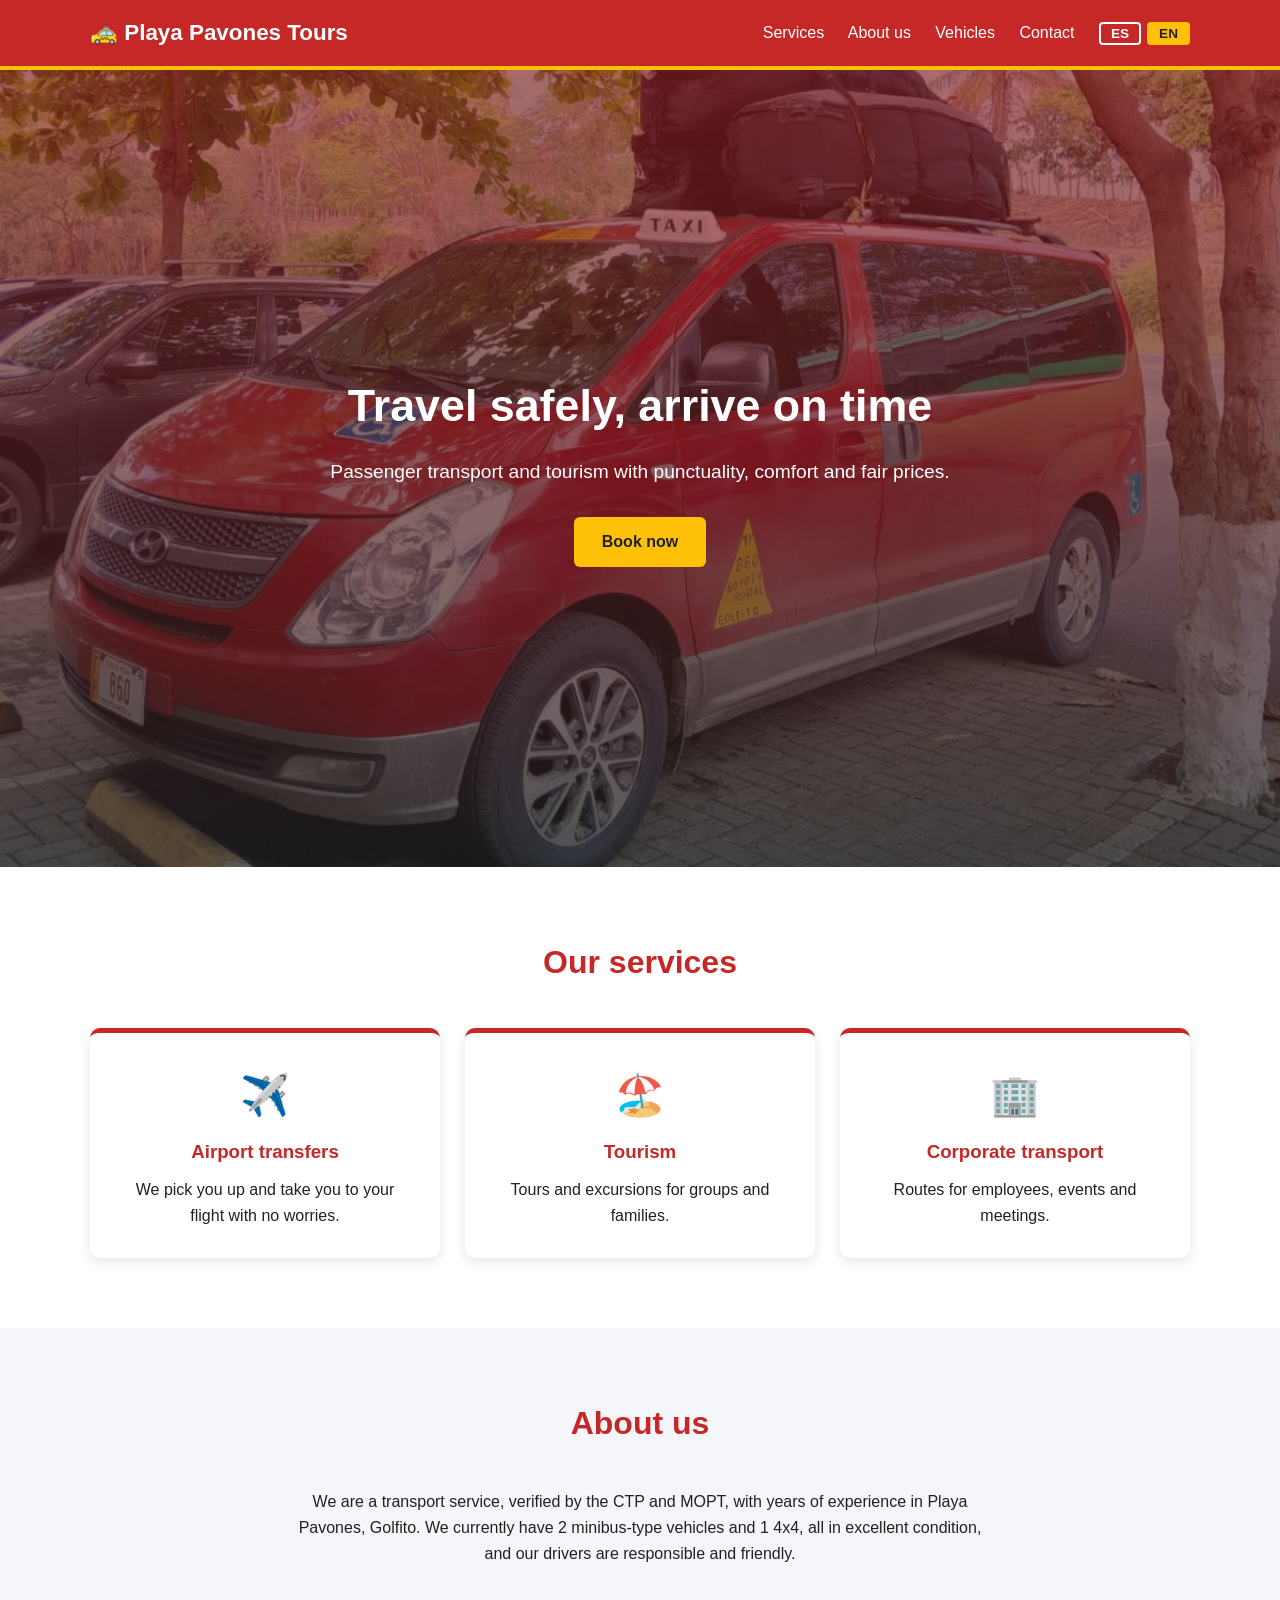
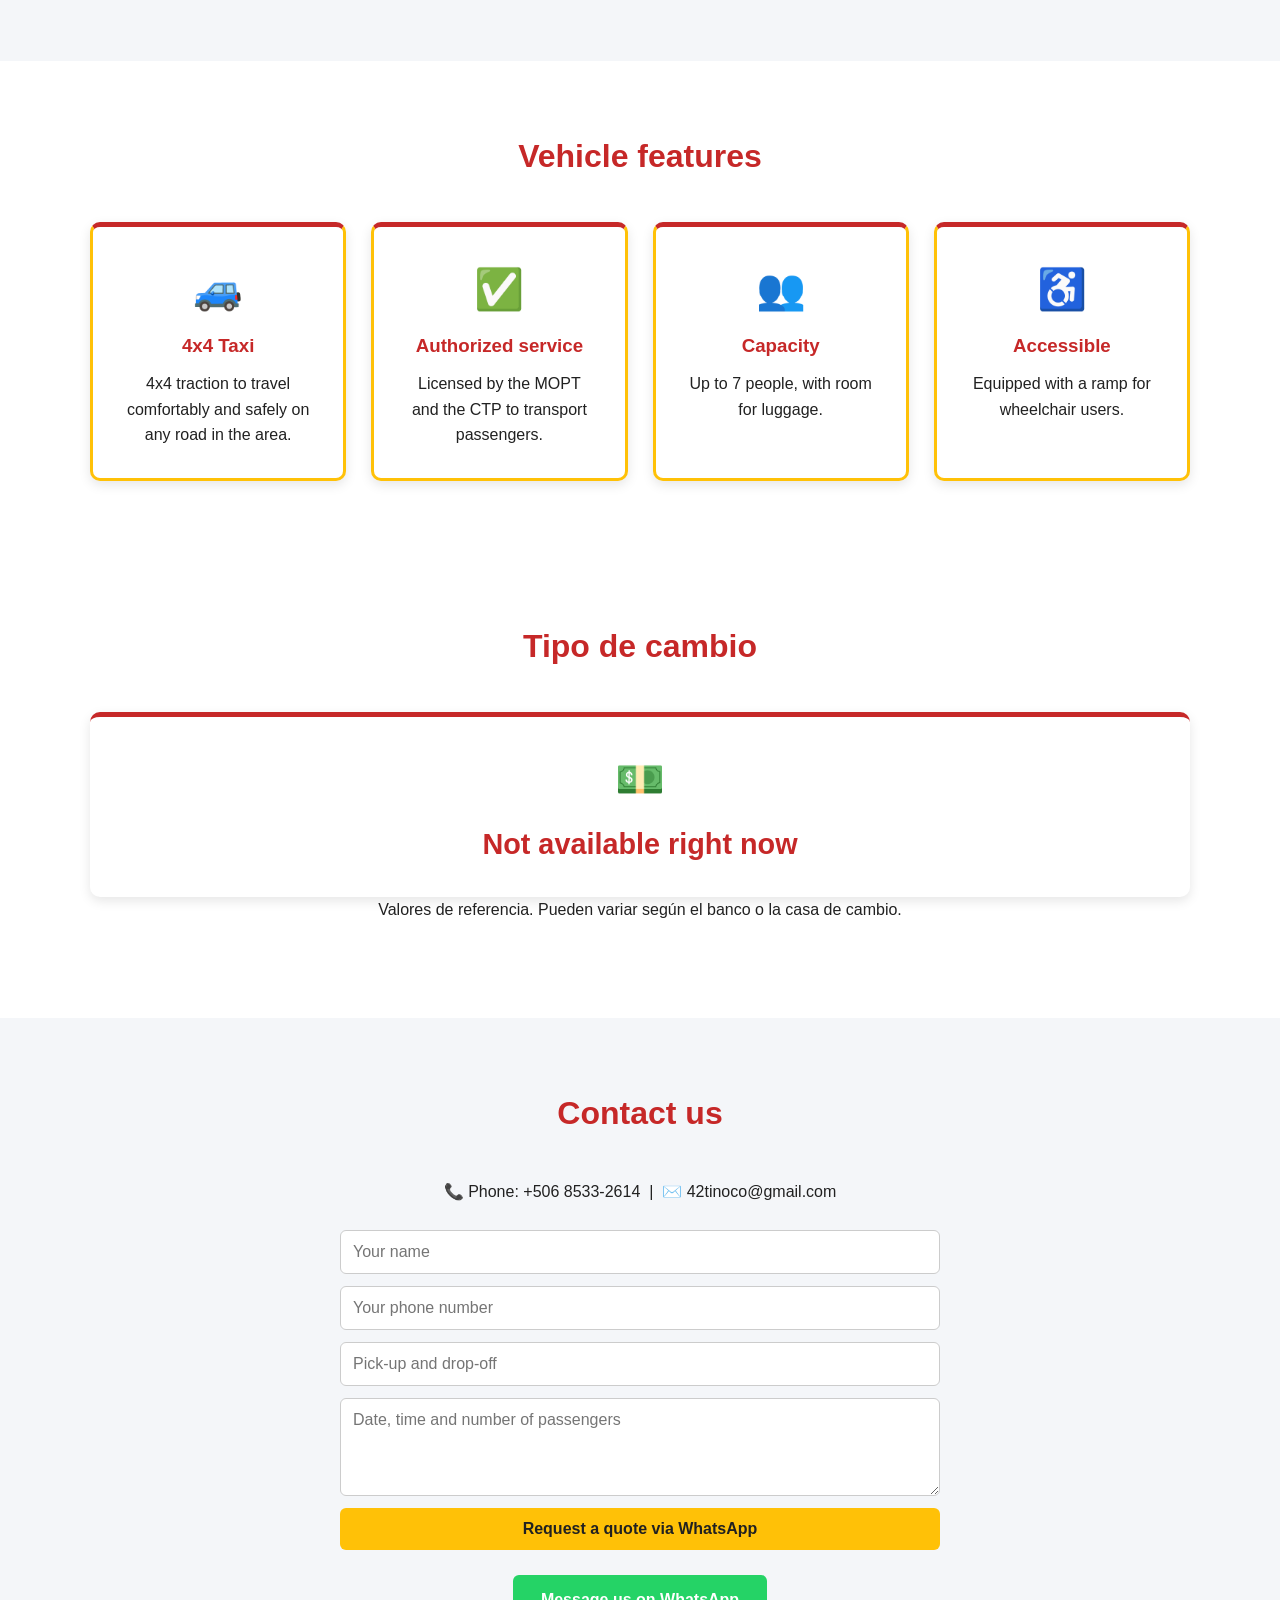
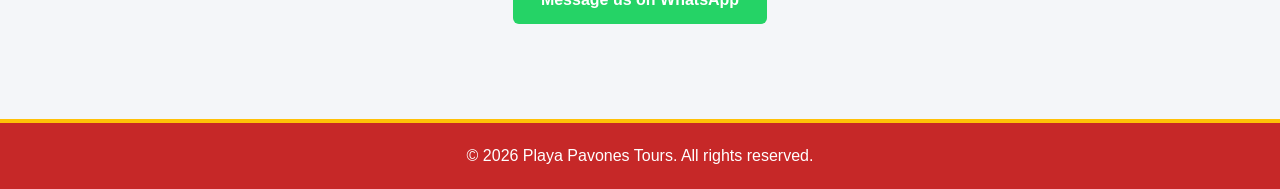
==== index.html @ 21b8a1c2 "Change" ====
<!DOCTYPE html>
<html lang="es">
<head>
  <meta charset="UTF-8">
  <meta name="viewport" content="width=device-width, initial-scale=1.0">
  <title>Taxi y transporte en Playa Pavones, Golfito | Playa Pavones Tours</title>
  <meta name="description" content="Taxi 4x4 y transporte de personas en Playa Pavones y Golfito. 
  Traslados al aeropuerto, turismo y servicio empresarial. Autorizado por MOPT y CTP. Cotiza por WhatsApp.">
  <link rel="stylesheet" href="index.css">
</head>
<body>

<!-- ENCABEZADO -->
  <header class="header">
    <div class="contenedor header-contenido">
      <a href="#inicio" class="logo">🚕 Playa Pavones Tours</a>
      <nav class="menu">
        <a href="#servicios" data-i18n="menu_servicios">Servicios</a>
        <a href="#nosotros" data-i18n="menu_nosotros">Nosotros</a>
        <a href="#vehiculos" data-i18n="menu_vehiculos">Vehículos</a>
        <a href="#contacto" data-i18n="menu_contacto">Contacto</a>
        <!-- SELECTOR DE IDIOMA -->
        <span class="idiomas">
          <button type="button" data-lang="es" onclick="cambiarIdioma('es')">ES</button>
          <button type="button" data-lang="en" onclick="cambiarIdioma('en')">EN</button>
        </span>
      </nav>
    </div>
  </header>

  <!-- PORTADA -->
  <section class="hero" id="inicio">
    <div class="contenedor">
      <h1 data-i18n="hero_titulo">Viaja seguro, llega a tiempo</h1>
      <p data-i18n="hero_texto">Transporte de personas y turismo con puntualidad, comodidad y precios justos.</p>
      <a href="#contacto" class="boton" data-i18n="hero_boton">Reservar ahora</a>
    </div>
  </section>

  <!-- SERVICIOS -->
  <section class="seccion" id="servicios">
    <div class="contenedor">
      <h2 data-i18n="serv_titulo">Nuestros servicios</h2>
      <div class="tarjetas">
        <article class="tarjeta">
          <span class="icono">✈️</span>
          <h3 data-i18n="serv1_t">Traslados al aeropuerto</h3>
          <p data-i18n="serv1_p">Te recogemos y te llevamos a tu vuelo sin preocupaciones.</p>
        </article>
        <article class="tarjeta">
          <span class="icono">🏖️</span>
          <h3 data-i18n="serv2_t">Turismo</h3>
          <p data-i18n="serv2_p">Tours y excursiones para grupos y familias.</p>
        </article>
        <article class="tarjeta">
          <span class="icono">🏢</span>
          <h3 data-i18n="serv3_t">Transporte empresarial</h3>
          <p data-i18n="serv3_p">Rutas para empleados, eventos y reuniones.</p>
        </article>
      </div>
    </div>
  </section>

  <!-- NOSOTROS -->
  <section class="seccion gris" id="nosotros">
    <div class="contenedor">
      <h2 data-i18n="nos_titulo">Sobre nosotros</h2>
      <p class="texto-centrado" data-i18n="nos_texto">
        Somos un servicio de transporte, verificado ante el CTP y MOPT, con años de experiencia en Playa Pavones de Golfito. Actualmente contamos con 2 vehículos tipo microbús, 1 tipo 4x4, están en excelente estado y nuestros conductores son responsables y gentiles.
      </p>
    </div>
  </section>

  <!-- VEHÍCULO -->
  <section class="seccion" id="vehiculos">
    <div class="contenedor">
      <h2 data-i18n="veh_titulo">Características del vehículo</h2>
      <div class="tarjetas">
        <article class="tarjeta destacada">
          <span class="icono">🚙</span>
          <h3 data-i18n="veh1_t">Taxi 4x4</h3>
          <p data-i18n="veh1_p">Tracción 4x4 para llegar cómodo y seguro a cualquier camino de la zona.</p>
        </article>
        <article class="tarjeta destacada">
          <span class="icono">✅</span>
          <h3 data-i18n="veh2_t">Servicio autorizado</h3>
          <p data-i18n="veh2_p">Concesión con el MOPT y el CTP para el transporte de personas.</p>
        </article>
        <article class="tarjeta destacada">
          <span class="icono">👥</span>
          <h3 data-i18n="veh3_t">Capacidad</h3>
          <p data-i18n="veh3_p">Comodidad, con espacio para el equipaje.</p>
        </article>
        <article class="tarjeta destacada">
          <span class="icono">♿</span>
          <h3 data-i18n="veh4_t">Accesible</h3>
          <p data-i18n="veh4_p">Cuenta con rampa para personas en silla de ruedas.</p>
        </article>
      </div>
    </div>
  </section>

      <!-- TIPO DE CAMBIO -->
  <section class="seccion" id="cambio">
    <div class="contenedor">
      <h2>Tipo de cambio</h2>

      <div class="tarjeta cambio-tarjeta">
        <span class="icono">💵</span>
        <p class="precio" id="cambio-venta">Cargando...</p>
        <p id="cambio-compra"></p>
        <p class="nota-cambio" id="cambio-fecha"></p>
      </div>

      <p class="texto-centrado nota-cambio">
        Valores de referencia. Pueden variar según el banco o la casa de cambio.<br>
        <span id="cambio-fuente"></span>
      </p>
    </div>
  </section>

  <!-- CONTACTO -->
  <section class="seccion gris" id="contacto">
    <div class="contenedor">
      <h2 data-i18n="cont_titulo">Contáctanos</h2>
      <p class="texto-centrado" data-i18n="cont_datos">📞 Tel: +506 8533-2614 &nbsp;|&nbsp; ✉️ 42tinoco@gmail.com</p>

      <form class="formulario" id="form-cotizacion">
        <input type="text" id="nombre" placeholder="Tu nombre" data-i18n-placeholder="ph_nombre" required>
        <input type="tel" id="telefono" placeholder="Tu teléfono" data-i18n-placeholder="ph_telefono" required>
        <input type="text" id="ruta" placeholder="Origen y destino" data-i18n-placeholder="ph_ruta" required>
        <textarea id="detalles" rows="4" placeholder="Fecha, hora y número de pasajeros" data-i18n-placeholder="ph_detalles"></textarea>
        <button type="submit" class="boton" data-i18n="cont_enviar">Solicitar cotización por WhatsApp</button>
      </form>

      <p class="texto-centrado">
        <a class="boton verde" href="https://wa.me/50685332614" target="_blank" data-i18n="cont_wa">Escribir por WhatsApp</a>
      </p>
    </div>
  </section>

  <!-- PIE -->
  <footer class="footer">
    <p data-i18n="pie">&copy; 2026 Playa Pavones Tours. Todos los derechos reservados.</p>
  </footer>

  <script>
    // ===== 0. IDIOMAS (español / inglés) =====
    // La clave (por ejemplo "hero_titulo") es la misma que va en data-i18n="..." en el HTML.
    var traducciones = {
      es: {
        menu_servicios: "Servicios",
        menu_nosotros: "Nosotros",
        menu_vehiculos: "Vehículos",
        menu_contacto: "Contacto",
        hero_titulo: "Viaja seguro, llega a tiempo",
        hero_texto: "Transporte de personas y turismo con puntualidad, comodidad y precios justos.",
        hero_boton: "Reservar ahora",
        serv_titulo: "Nuestros servicios",
        serv1_t: "Traslados al aeropuerto",
        serv1_p: "Te recogemos y te llevamos a tu vuelo sin preocupaciones.",
        serv2_t: "Turismo",
        serv2_p: "Tours y excursiones para grupos y familias.",
        serv3_t: "Transporte empresarial",
        serv3_p: "Rutas para empleados, eventos y reuniones.",
        nos_titulo: "Sobre nosotros",
        nos_texto: "Somos un servicio de transporte, verificado ante el CTP y MOPT, con años de experiencia en Playa Pavones de Golfito. Actualmente contamos con 2 vehículos tipo microbús, 1 tipo 4x4, están en excelente estado y nuestros conductores son responsables y gentiles.",
        veh_titulo: "Características del vehículo",
        veh1_t: "Taxi 4x4",
        veh1_p: "Tracción 4x4 para llegar cómodo y seguro a cualquier camino de la zona.",
        veh2_t: "Servicio autorizado",
        veh2_p: "Concesión con el MOPT y el CTP para el transporte de personas.",
        veh3_t: "Capacidad",
        veh3_p: "Máximo 7 personas, con espacio para el equipaje.",
        veh4_t: "Accesible",
        veh4_p: "Cuenta con rampa para personas en silla de ruedas.",
        // Tipo de cambio
        cambio_titulo: "Tipo de cambio",
        cambio_nota: "Valores de referencia. Pueden variar según el banco o la casa de cambio.",
        cambio_cargando: "Cargando...",
        cambio_error: "No disponible por ahora",
        cambio_venta: "Venta: ",
        cambio_compra: "Compra: ",
        cambio_aprox: "$1 ≈ ",
        cambio_actualizado: "Actualizado: ",
        cambio_fuente_bccr: "Fuente: Banco Central de Costa Rica, vía Ministerio de Hacienda.",
        cont_titulo: "Contáctanos",
        cont_datos: "📞 Tel: +506 8533-2614 \u00A0|\u00A0 ✉️ 42tinoco@gmail.com",
        ph_nombre: "Tu nombre",
        ph_telefono: "Tu teléfono",
        ph_ruta: "Origen y destino",
        ph_detalles: "Fecha, hora y número de pasajeros",
        cont_enviar: "Solicitar cotización por WhatsApp",
        cont_wa: "Escribir por WhatsApp",
        pie: "© 2026 Playa Pavones Tours. Todos los derechos reservados.",
        // Mensaje que se envía por WhatsApp
        wa_saludo: "Hola, quiero solicitar una cotización.",
        wa_nombre: "Nombre: ",
        wa_telefono: "Teléfono: ",
        wa_ruta: "Origen y destino: ",
        wa_detalles: "Fecha, hora y pasajeros: ",
        wa_noindicado: "No indicado"
      },
      en: {
        menu_servicios: "Services",
        menu_nosotros: "About us",
        menu_vehiculos: "Vehicles",
        menu_contacto: "Contact",
        hero_titulo: "Travel safely, arrive on time",
        hero_texto: "Passenger transport and tourism with punctuality, comfort and fair prices.",
        hero_boton: "Book now",
        serv_titulo: "Our services",
        serv1_t: "Airport transfers",
        serv1_p: "We pick you up and take you to your flight with no worries.",
        serv2_t: "Tourism",
        serv2_p: "Tours and excursions for groups and families.",
        serv3_t: "Corporate transport",
        serv3_p: "Routes for employees, events and meetings.",
        nos_titulo: "About us",
        nos_texto: "We are a transport service, verified by the CTP and MOPT, with years of experience in Playa Pavones, Golfito. We currently have 2 minibus-type vehicles and 1 4x4, all in excellent condition, and our drivers are responsible and friendly.",
        veh_titulo: "Vehicle features",
        veh1_t: "4x4 Taxi",
        veh1_p: "4x4 traction to travel comfortably and safely on any road in the area.",
        veh2_t: "Authorized service",
        veh2_p: "Licensed by the MOPT and the CTP to transport passengers.",
        veh3_t: "Capacity",
        veh3_p: "Up to 7 people, with room for luggage.",
        veh4_t: "Accessible",
        veh4_p: "Equipped with a ramp for wheelchair users.",
        // Exchange rate
        cambio_titulo: "Exchange rate",
        cambio_nota: "Reference values. They may vary depending on the bank or exchange office.",
        cambio_cargando: "Loading...",
        cambio_error: "Not available right now",
        cambio_venta: "Selling rate: ",
        cambio_compra: "Buying rate: ",
        cambio_aprox: "$1 ≈ ",
        cambio_actualizado: "Updated: ",
        cambio_fuente_bccr: "Source: Central Bank of Costa Rica, via the Ministry of Finance.",
        cont_titulo: "Contact us",
        cont_datos: "📞 Phone: +506 8533-2614 \u00A0|\u00A0 ✉️ 42tinoco@gmail.com",
        ph_nombre: "Your name",
        ph_telefono: "Your phone number",
        ph_ruta: "Pick-up and drop-off",
        ph_detalles: "Date, time and number of passengers",
        cont_enviar: "Request a quote via WhatsApp",
        cont_wa: "Message us on WhatsApp",
        pie: "© 2026 Playa Pavones Tours. All rights reserved.",
        wa_saludo: "Hello, I would like to request a quote.",
        wa_nombre: "Name: ",
        wa_telefono: "Phone: ",
        wa_ruta: "Pick-up and drop-off: ",
        wa_detalles: "Date, time and passengers: ",
        wa_noindicado: "Not specified"
      }
    };

    var idiomaActual = "es";

    function cambiarIdioma(idioma) {
      if (!traducciones[idioma]) { idioma = "es"; }
      idiomaActual = idioma;
      var t = traducciones[idioma];

      // Textos normales
      document.querySelectorAll("[data-i18n]").forEach(function (el) {
        var clave = el.getAttribute("data-i18n");
        if (t[clave] !== undefined) { el.textContent = t[clave]; }
      });

      // Placeholders de los campos del formulario
      document.querySelectorAll("[data-i18n-placeholder]").forEach(function (el) {
        var clave = el.getAttribute("data-i18n-placeholder");
        if (t[clave] !== undefined) { el.placeholder = t[clave]; }
      });

      // Idioma de la página y botón activo
      document.documentElement.lang = idioma;
      document.querySelectorAll(".idiomas button").forEach(function (b) {
        b.classList.toggle("activo", b.getAttribute("data-lang") === idioma);
      });

      // El tipo de cambio también se vuelve a escribir en el idioma elegido
      pintarCambio();

      // Recordar la elección
      try { localStorage.setItem("idioma", idioma); } catch (e) {}
    }

    // ===== Tipo de cambio (colones por dólar) =====
    var ultimaTasa = null;
    var cambioEstado = "cargando"; // "cargando", "ok" o "error"

    function formatoCRC(n) {
      var formato = idiomaActual === "en" ? "en-US" : "es-CR";
      return "₡" + n.toLocaleString(formato, { minimumFractionDigits: 2, maximumFractionDigits: 2 });
    }

    // Escribe el tipo de cambio en la página, en el idioma actual
    function pintarCambio() {
      var t = traducciones[idiomaActual];
      var venta = document.getElementById("cambio-venta");
      var compra = document.getElementById("cambio-compra");
      var fecha = document.getElementById("cambio-fecha");
      var fuente = document.getElementById("cambio-fuente");

      if (cambioEstado !== "ok" || !ultimaTasa) {
        venta.textContent = cambioEstado === "error" ? t.cambio_error : t.cambio_cargando;
        compra.textContent = "";
        fecha.textContent = "";
        fuente.textContent = "";
        return;
      }

      var d = ultimaTasa;
      if (d.compra) {
        venta.textContent = t.cambio_venta + formatoCRC(d.venta);
        compra.textContent = t.cambio_compra + formatoCRC(d.compra);
      } else {
        venta.textContent = t.cambio_aprox + formatoCRC(d.venta);
        compra.textContent = "";
      }
      fecha.textContent = t.cambio_actualizado + d.fecha;

      if (d.origen === "hacienda") {
        fuente.textContent = t.cambio_fuente_bccr;
      } else {
        fuente.innerHTML = '<a href="https://www.exchangerate-api.com" target="_blank" rel="noopener">Rates By Exchange Rate API</a>';
      }
    }

    function mostrarTasa(d) {
      ultimaTasa = d;
      cambioEstado = "ok";
      pintarCambio();
    }

    // Primero intenta con la referencia oficial; si falla, usa la de respaldo
    function pedirTasa(hoy) {
      return fetch("https://api.hacienda.go.cr/indicadores/tc")
        .then(function (r) { return r.json(); })
        .then(function (datos) {
          var venta = Number(datos.dolar.venta.valor);
          var compra = Number(datos.dolar.compra.valor);
          if (!venta || !compra) { throw new Error("Sin datos"); }
          return {
            origen: "hacienda",
            compra: compra,
            venta: venta,
            fecha: String(datos.dolar.venta.fecha).slice(0, 10)
          };
        })
        .catch(function () {
          return fetch("https://open.er-api.com/v6/latest/USD")
            .then(function (r) { return r.json(); })
            .then(function (datos) {
              if (datos.result !== "success" || !datos.rates || !datos.rates.CRC) {
                throw new Error("Sin datos");
              }
              return { origen: "erapi", compra: null, venta: datos.rates.CRC, fecha: hoy };
            });
        });
    }

    function cargarTipoCambio() {
      var guardado = null;
      try { guardado = JSON.parse(localStorage.getItem("tipoCambioCR")); } catch (e) {}
      var hoy = new Date().toISOString().slice(0, 10);

      // Si ya se consultó hoy, usa lo guardado y no vuelve a pedir
      if (guardado && guardado.consultado === hoy) {
        mostrarTasa(guardado);
        return;
      }

      pedirTasa(hoy)
        .then(function (d) {
          d.consultado = hoy;
          try { localStorage.setItem("tipoCambioCR", JSON.stringify(d)); } catch (e) {}
          mostrarTasa(d);
        })
        .catch(function () {
          // Si todo falla, usa el último valor guardado o avisa
          if (guardado) {
            mostrarTasa(guardado);
          } else {
            cambioEstado = "error";
            pintarCambio();
          }
        });
    }

    // Al cargar: idioma guardado; si no hay, el del navegador (inglés) o español por defecto
    var idiomaGuardado = null;
    try { idiomaGuardado = localStorage.getItem("idioma"); } catch (e) {}
    var delNavegador = (navigator.language || "es").slice(0, 2) === "en" ? "en" : "es";
    cambiarIdioma(idiomaGuardado || delNavegador);

    cargarTipoCambio();

    // 1. Formulario: enviar cotización por WhatsApp (en el idioma elegido)
    document.getElementById("form-cotizacion").addEventListener("submit", function (e) {
      e.preventDefault();

      var t = traducciones[idiomaActual];
      var nombre = document.getElementById("nombre").value;
      var telefono = document.getElementById("telefono").value;
      var ruta = document.getElementById("ruta").value;
      var detalles = document.getElementById("detalles").value;

      var mensaje =
        t.wa_saludo + "\n" +
        t.wa_nombre + nombre + "\n" +
        t.wa_telefono + telefono + "\n" +
        t.wa_ruta + ruta + "\n" +
        t.wa_detalles + (detalles || t.wa_noindicado);

      var url = "https://wa.me/50685332614?text=" + encodeURIComponent(mensaje);
      window.open(url, "_blank");
    });

    // 2. Animación al hacer scroll en toda la página
    var elementos = document.querySelectorAll(
      ".seccion h2, .tarjeta, .texto-centrado, .formulario"
    );

    var observador = new IntersectionObserver(function (entradas) {
      entradas.forEach(function (entrada) {
        if (entrada.isIntersecting) {
          var el = entrada.target;
          el.classList.remove("oculta");
          el.classList.add("visible");
          observador.unobserve(el);

          // Al terminar, quita la clase para que el hover funcione normal
          setTimeout(function () {
            el.classList.remove("visible");
            el.style.transitionDelay = "";
          }, 1200);
        }
      });
    }, { threshold: 0.15 });

    elementos.forEach(function (el) {
      el.classList.add("oculta");
      // Las tarjetas de una misma fila aparecen una tras otra
      if (el.classList.contains("tarjeta")) {
        var posicion = Array.prototype.indexOf.call(el.parentNode.children, el);
        el.style.transitionDelay = posicion * 0.15 + "s";
      }
      observador.observe(el);
    });
  </script>

</body>
</html>
---- index.css ----
/* ===== Variables de color (cámbialas a tu gusto) ===== */
:root {
  --principal: #C62828;   /* rojo */
  --oscuro: #8E1B1B;      /* rojo oscuro para la portada */
  --acento: #FFC107;      /* amarillo taxi */
  --texto: #212121;
  --gris: #f4f6f9;
  --blanco: #fff;
}

* {
  margin: 0;
  padding: 0;
  box-sizing: border-box;
}

html {
  scroll-behavior: smooth;
}

body {
  font-family: Arial, Helvetica, sans-serif;
  color: var(--texto);
  line-height: 1.6;
}

.contenedor {
  width: 90%;
  max-width: 1100px;
  margin: 0 auto;
}

/* ===== Encabezado ===== */
.header {
  background: var(--principal);
  border-bottom: 4px solid var(--acento);
  position: sticky;
  top: 0;
  z-index: 10;
}

.header-contenido {
  display: flex;
  justify-content: space-between;
  align-items: center;
  padding: 15px 0;
  flex-wrap: wrap;
  gap: 10px;
}

.logo {
  color: var(--blanco);
  font-size: 1.4rem;
  font-weight: bold;
  text-decoration: none;
}

.menu a {
  color: var(--blanco);
  text-decoration: none;
  margin-left: 20px;
  transition: color 0.3s;
}

.menu a:hover {
  color: var(--acento);
}

/* ===== Portada con imagen dinámica ===== */
.hero {
  position: relative;
  overflow: hidden;
  background: var(--oscuro);
  color: var(--blanco);
  text-align: center;
  padding: clamp(120px, 25vw, 300px) 0;
}

/* La foto va en una capa propia para poder animarla */
.hero::before {
  content: "";
  position: absolute;
  inset: 0;
  background:
    linear-gradient(rgba(142, 27, 27, 0.65), rgba(33, 33, 33, 0.7)),
    url("Buceta_portada.jpeg") center 60% / cover;
  animation: zoomLento 20s ease-in-out infinite alternate;
  z-index: 0;
}

/* El texto queda por encima de la foto */
.hero .contenedor {
  position: relative;
  z-index: 1;
  animation: entrada 1s ease both;
}

.hero h1 {
  font-size: 2.8rem;
  margin-bottom: 15px;
}

.hero p {
  font-size: 1.2rem;
  margin-bottom: 30px;
}

@keyframes zoomLento {
  from { transform: scale(1); }
  to   { transform: scale(1.12); }
}

@keyframes entrada {
  from { opacity: 0; transform: translateY(40px); }
  to   { opacity: 1; transform: translateY(0); }
}

/* ===== Botones ===== */
.boton {
  display: inline-block;
  background: var(--acento);
  color: var(--texto);
  padding: 12px 28px;
  border: none;
  border-radius: 6px;
  font-weight: bold;
  font-size: 1rem;
  text-decoration: none;
  cursor: pointer;
  transition: transform 0.2s, opacity 0.2s;
}

.boton:hover {
  transform: translateY(-2px);
  opacity: 0.9;
}

.boton.verde {
  background: #25d366;
  color: var(--blanco);
  animation: pulso 2.5s infinite;
}

@keyframes pulso {
  0%   { box-shadow: 0 0 0 0 rgba(37, 211, 102, 0.6); }
  70%  { box-shadow: 0 0 0 14px rgba(37, 211, 102, 0); }
  100% { box-shadow: 0 0 0 0 rgba(37, 211, 102, 0); }
}

@keyframes pulsoAmarillo {
  0%   { box-shadow: 0 0 0 0 rgba(255, 193, 7, 0.6); }
  70%  { box-shadow: 0 0 0 14px rgba(255, 193, 7, 0); }
  100% { box-shadow: 0 0 0 0 rgba(255, 193, 7, 0); }
}

/* ===== Secciones ===== */
.seccion {
  padding: 70px 0;
}

.seccion.gris {
  background: var(--gris);
}

.seccion h2 {
  text-align: center;
  font-size: 2rem;
  color: var(--principal);
  margin-bottom: 40px;
}

.texto-centrado {
  text-align: center;
  max-width: 700px;
  margin: 0 auto 25px;
}

/* ===== Tarjetas ===== */
.tarjetas {
  display: grid;
  grid-template-columns: repeat(auto-fit, minmax(250px, 1fr));
  gap: 25px;
}

.tarjeta {
  background: var(--blanco);
  padding: 30px;
  border-radius: 10px;
  border-top: 5px solid var(--principal);
  text-align: center;
  box-shadow: 0 4px 12px rgba(0, 0, 0, 0.1);
  transition: transform 0.3s, box-shadow 0.3s;
}

.tarjeta:hover {
  transform: translateY(-6px);
  box-shadow: 0 10px 24px rgba(198, 40, 40, 0.25);
}

.tarjeta.destacada {
  border: 3px solid var(--acento);
  border-top: 5px solid var(--principal);
}

.icono {
  font-size: 2.5rem;
  display: block;
  margin-bottom: 10px;
}

.tarjeta:hover .icono {
  animation: rebote 0.6s ease;
}

@keyframes rebote {
  0%, 100% { transform: translateY(0); }
  40%      { transform: translateY(-12px); }
  70%      { transform: translateY(-4px); }
}

.tarjeta h3 {
  margin-bottom: 10px;
  color: var(--principal);
}

/* El amarillo se lee mal sobre blanco, por eso el precio va en rojo */
.precio {
  font-size: 1.8rem;
  font-weight: bold;
  color: var(--principal);
}

/* ===== Formulario ===== */
.formulario {
  max-width: 600px;
  margin: 0 auto 25px;
  display: flex;
  flex-direction: column;
  gap: 12px;
}

.formulario input,
.formulario textarea {
  padding: 12px;
  border: 1px solid #ccc;
  border-radius: 6px;
  font-size: 1rem;
  font-family: inherit;
}

.formulario input:focus,
.formulario textarea:focus {
  outline: 2px solid var(--acento);
  border-color: var(--principal);
}

/* ===== Pie ===== */
.footer {
  background: var(--principal);
  border-top: 4px solid var(--acento);
  color: var(--blanco);
  text-align: center;
  padding: 20px 0;
}

/* ===== Aparición al hacer scroll (la activa el JavaScript) ===== */
.oculta {
  opacity: 0;
  transform: translateY(30px);
}

.visible {
  opacity: 1;
  transform: translateY(0);
  transition: opacity 0.7s ease, transform 0.7s ease;
}

/* ===== Celulares: foto completa arriba, texto abajo y mismo dinamismo ===== */
@media (max-width: 600px) {
  .hero {
    background: var(--oscuro);
    padding: 0 0 40px;
  }

  /* La foto completa arriba, sin recortes y con zoom lento */
  .hero::before {
    position: relative;
    display: block;
    inset: auto;
    aspect-ratio: 1200 / 828;
    margin-bottom: 30px;
    background: url("Buceta_portada.jpeg") center / cover;
    animation: zoomLento 14s ease-in-out infinite alternate;
  }

  .hero h1 {
    font-size: 2rem;
  }

  /* El botón "Reservar ahora" late para llamar la atención */
  .hero .boton {
    animation: pulsoAmarillo 2.5s infinite;
  }

  .menu a {
    margin: 0 10px 0 0;
  }

  /* Evita que las animaciones laterales generen scroll horizontal */
  .seccion {
    overflow: hidden;
  }

  /* Las tarjetas entran alternando izquierda y derecha */
  .tarjeta.oculta:nth-child(odd) {
    transform: translateX(-50px);
  }

  .tarjeta.oculta:nth-child(even) {
    transform: translateX(50px);
  }

  /* Efecto al tocar (reemplaza al hover) */
  .tarjeta:active {
    transform: scale(0.97);
    box-shadow: 0 10px 24px rgba(198, 40, 40, 0.25);
  }

  .tarjeta:active .icono {
    animation: rebote 0.6s ease;
  }

  .boton:active {
    transform: scale(0.95);
  }
}

/* ===== Selector de idioma (ES / EN) ===== */
.idiomas {
  display: inline-flex;
  gap: 6px;
  margin-left: 20px;
}

.idiomas button {
  background: transparent;
  color: var(--blanco);
  border: 2px solid var(--blanco);
  border-radius: 4px;
  padding: 2px 10px;
  font-weight: bold;
  font-size: 0.85rem;
  cursor: pointer;
  transition: background 0.3s, color 0.3s, border-color 0.3s;
}

.idiomas button:hover {
  border-color: var(--acento);
  color: var(--acento);
}

.idiomas button.activo {
  background: var(--acento);
  border-color: var(--acento);
  color: var(--texto);
}

/* ===== Respeta a quienes desactivan las animaciones en su dispositivo ===== */
@media (prefers-reduced-motion: reduce) {
  *, *::before, *::after {
    animation: none !important;
    transition: none !important;
  }
  .oculta { opacity: 1; transform: none; }
}
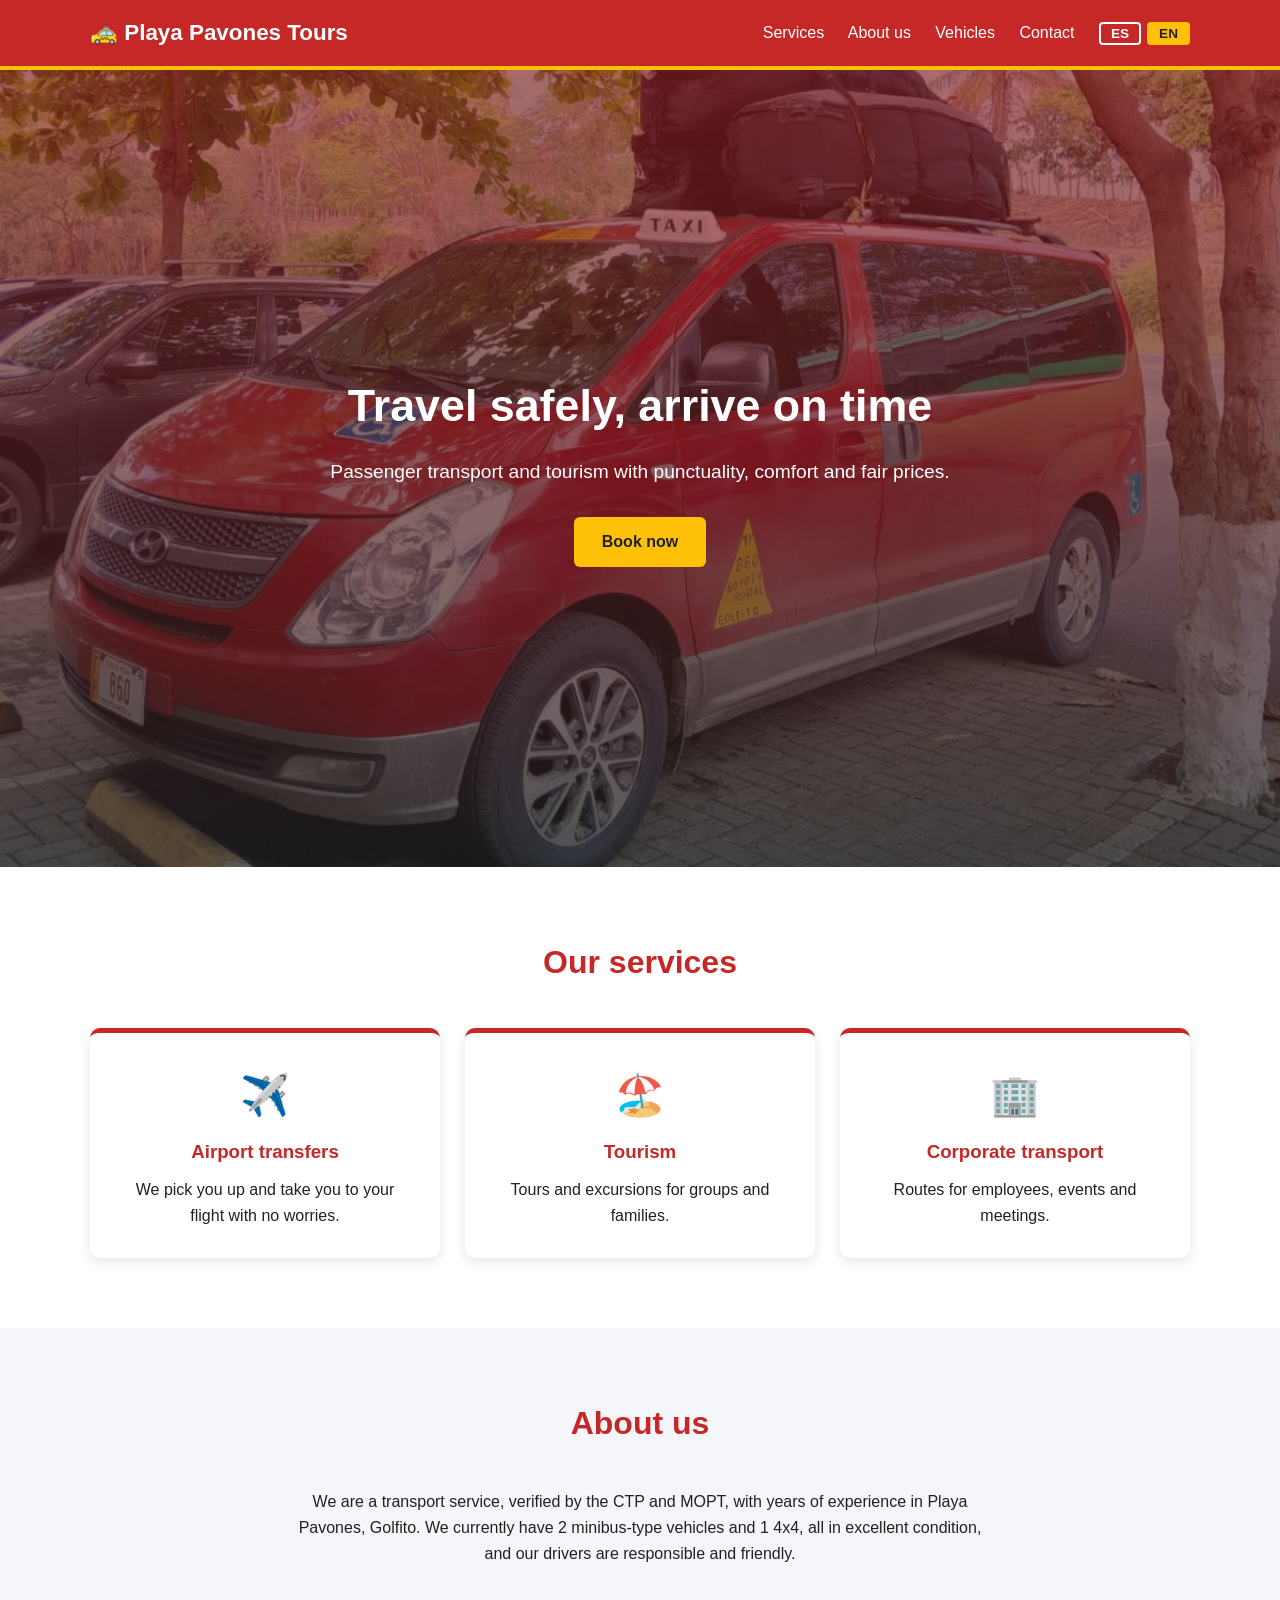
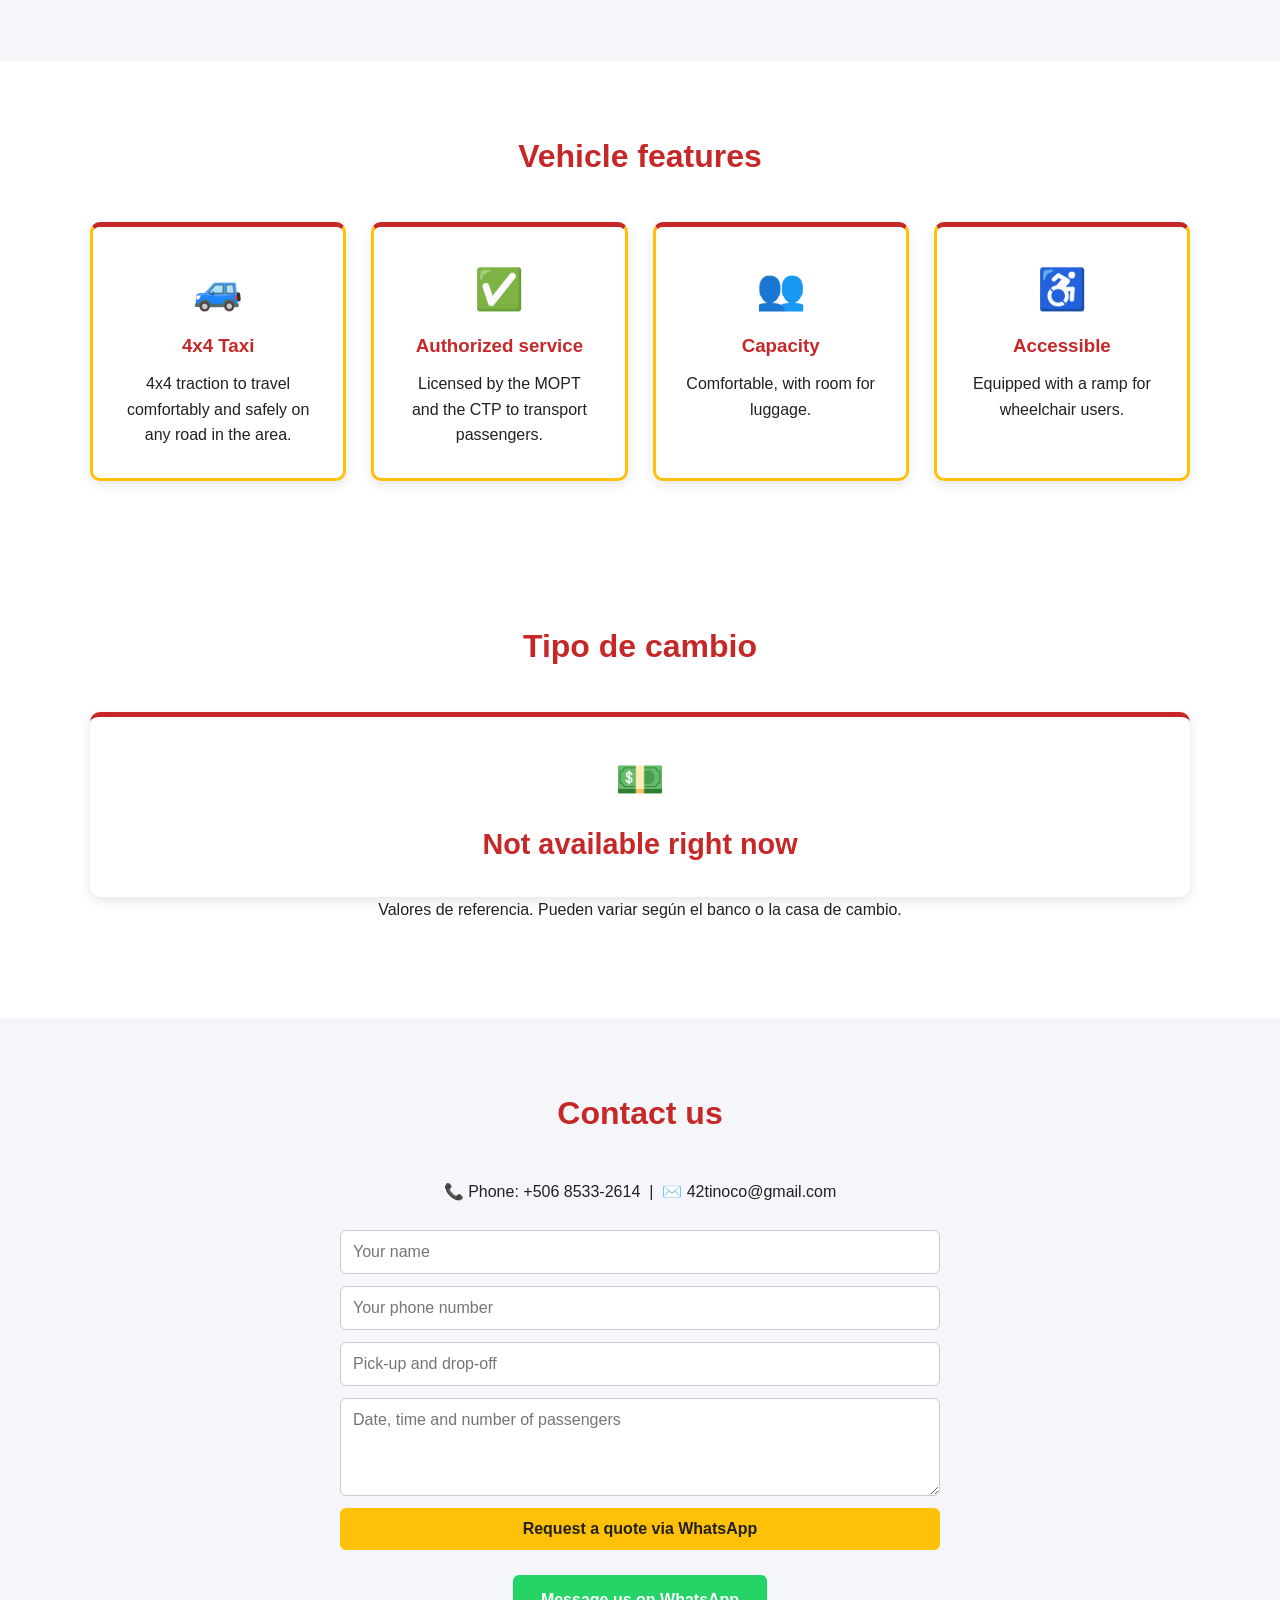
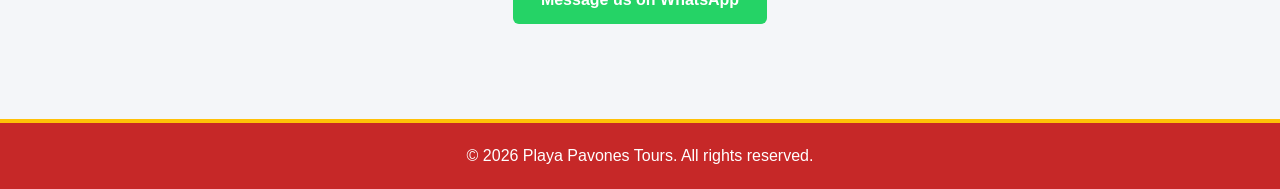
==== commit 7af7902d: "Change" ====
--- a/index.html
+++ b/index.html
@@ -171,7 +171,7 @@
         veh2_t: "Servicio autorizado",
         veh2_p: "Concesión con el MOPT y el CTP para el transporte de personas.",
         veh3_t: "Capacidad",
-        veh3_p: "Máximo 7 personas, con espacio para el equipaje.",
+        veh3_p: "Comodidad, con espacio para el equipaje.",
         veh4_t: "Accesible",
         veh4_p: "Cuenta con rampa para personas en silla de ruedas.",
         // Tipo de cambio
@@ -224,7 +224,7 @@
         veh2_t: "Authorized service",
         veh2_p: "Licensed by the MOPT and the CTP to transport passengers.",
         veh3_t: "Capacity",
-        veh3_p: "Up to 7 people, with room for luggage.",
+        veh3_p: "Comfortable, with room for luggage.",
         veh4_t: "Accessible",
         veh4_p: "Equipped with a ramp for wheelchair users.",
         // Exchange rate
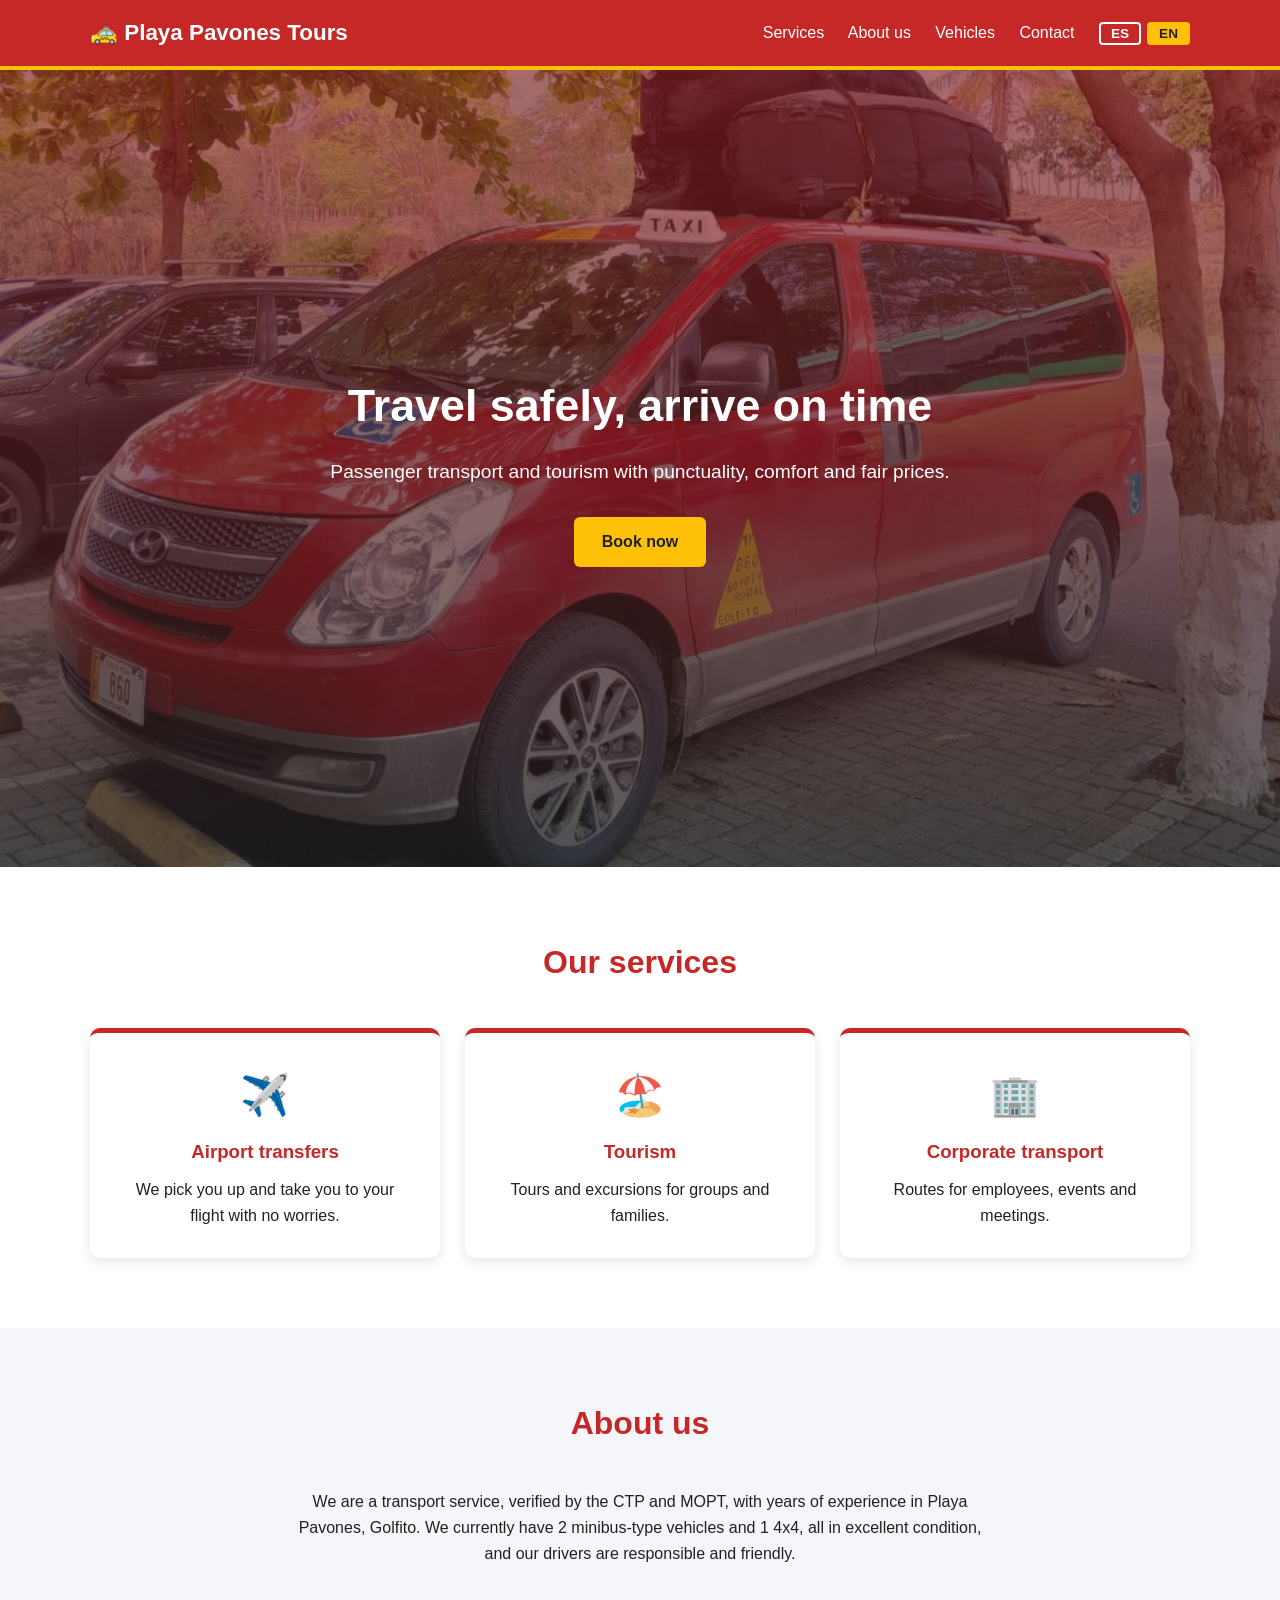
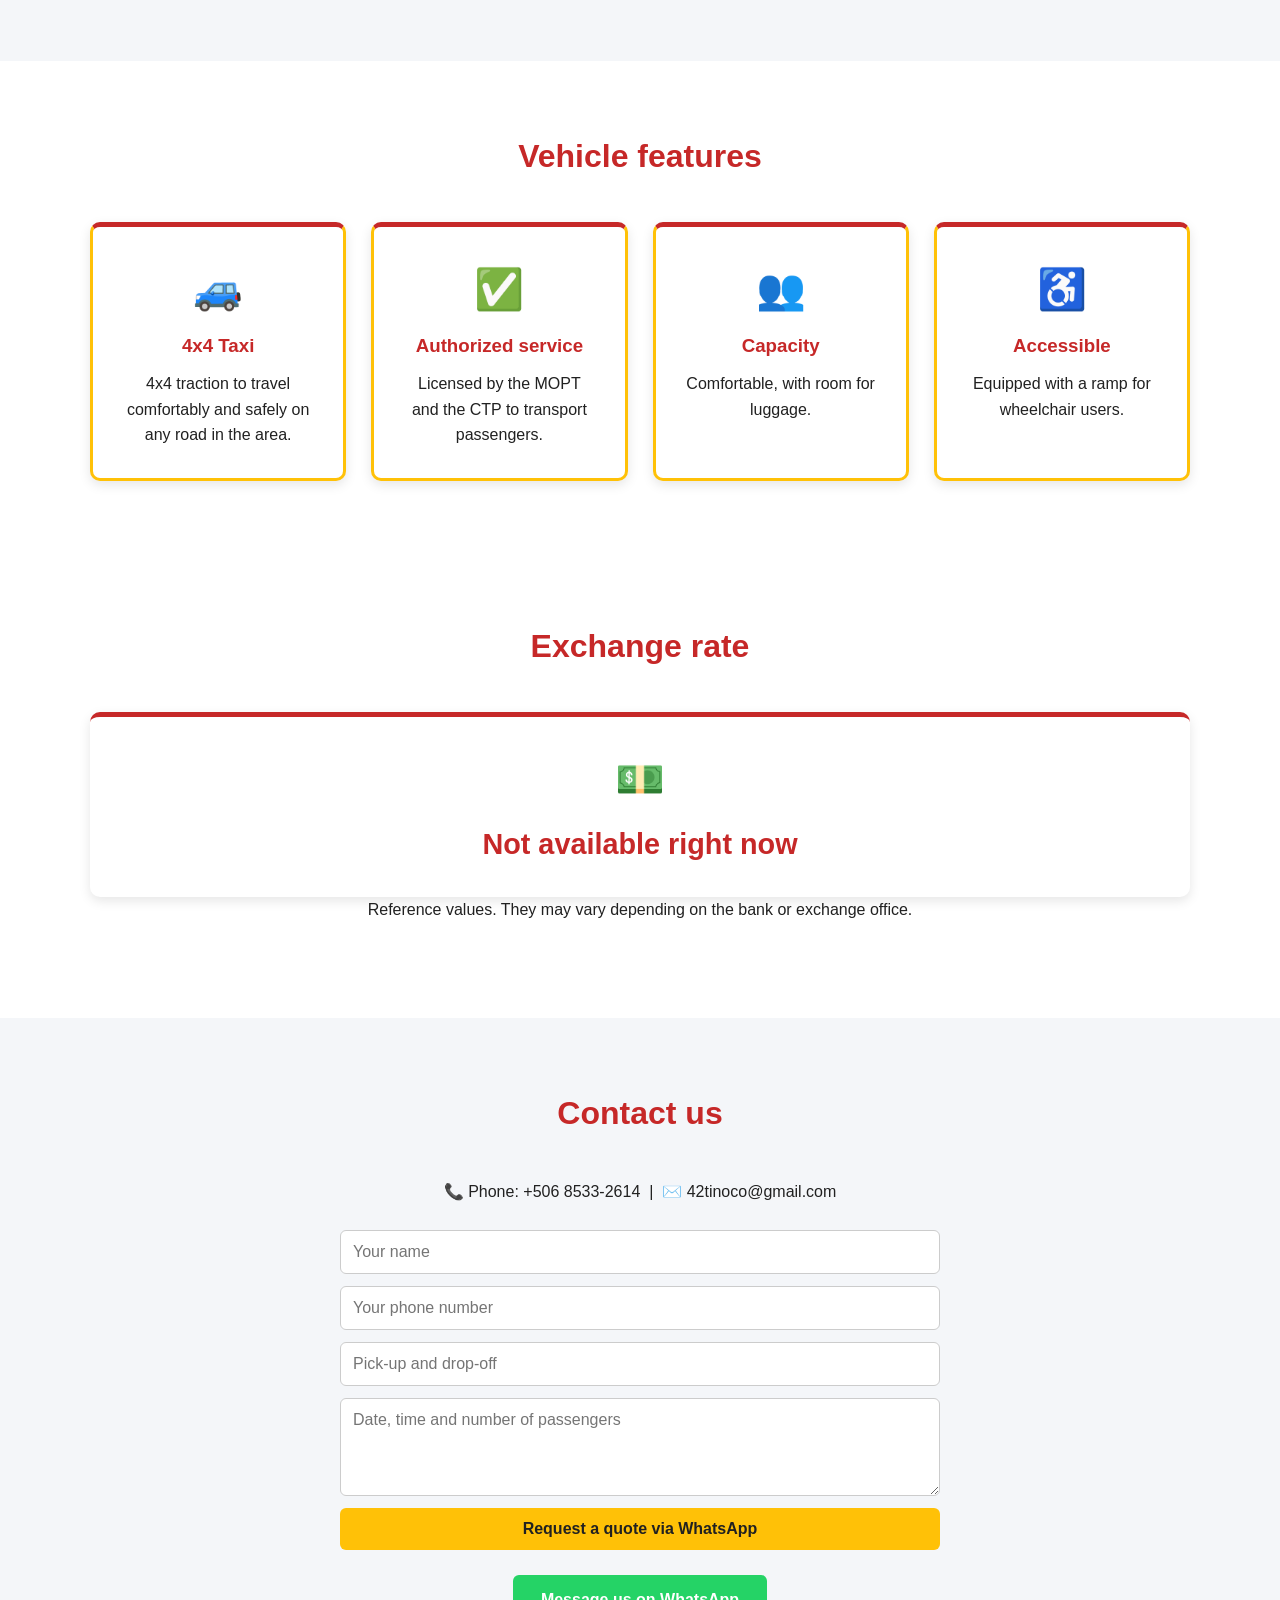
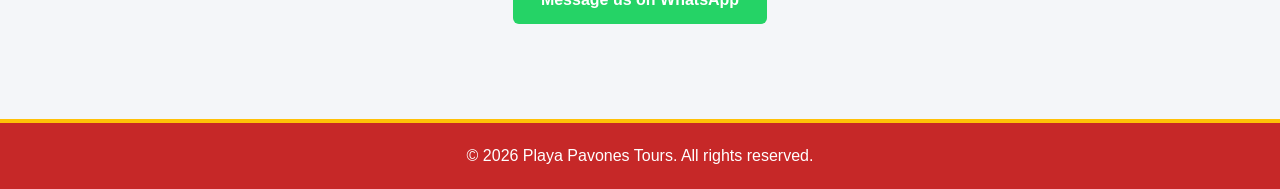
==== commit 3074a30d: "Change" ====
--- a/index.html
+++ b/index.html
@@ -103,7 +103,7 @@
       <!-- TIPO DE CAMBIO -->
   <section class="seccion" id="cambio">
     <div class="contenedor">
-      <h2>Tipo de cambio</h2>
+      <h2 data-i18n="cambio_titulo">Tipo de cambio</h2>
 
       <div class="tarjeta cambio-tarjeta">
         <span class="icono">💵</span>
@@ -113,7 +113,7 @@
       </div>
 
       <p class="texto-centrado nota-cambio">
-        Valores de referencia. Pueden variar según el banco o la casa de cambio.<br>
+        <span data-i18n="cambio_nota">Valores de referencia. Pueden variar según el banco o la casa de cambio.</span><br>
         <span id="cambio-fuente"></span>
       </p>
     </div>
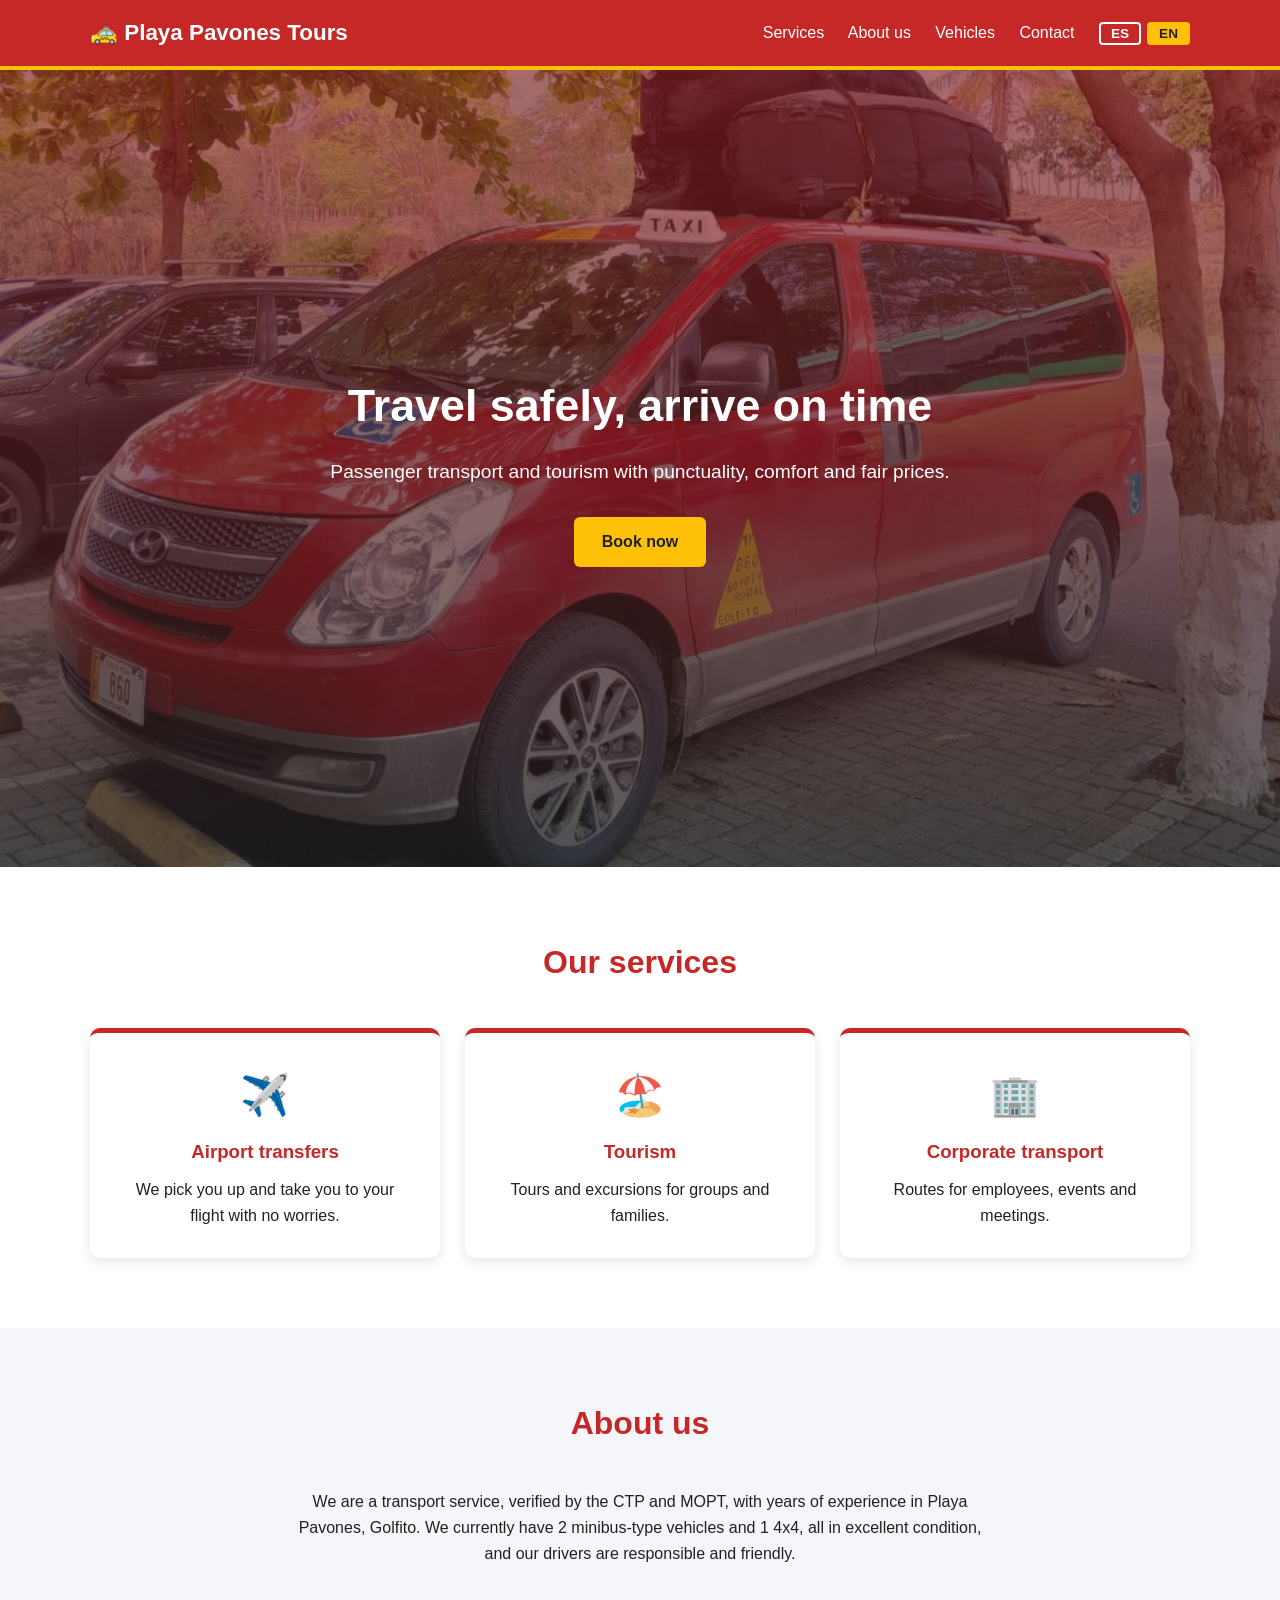
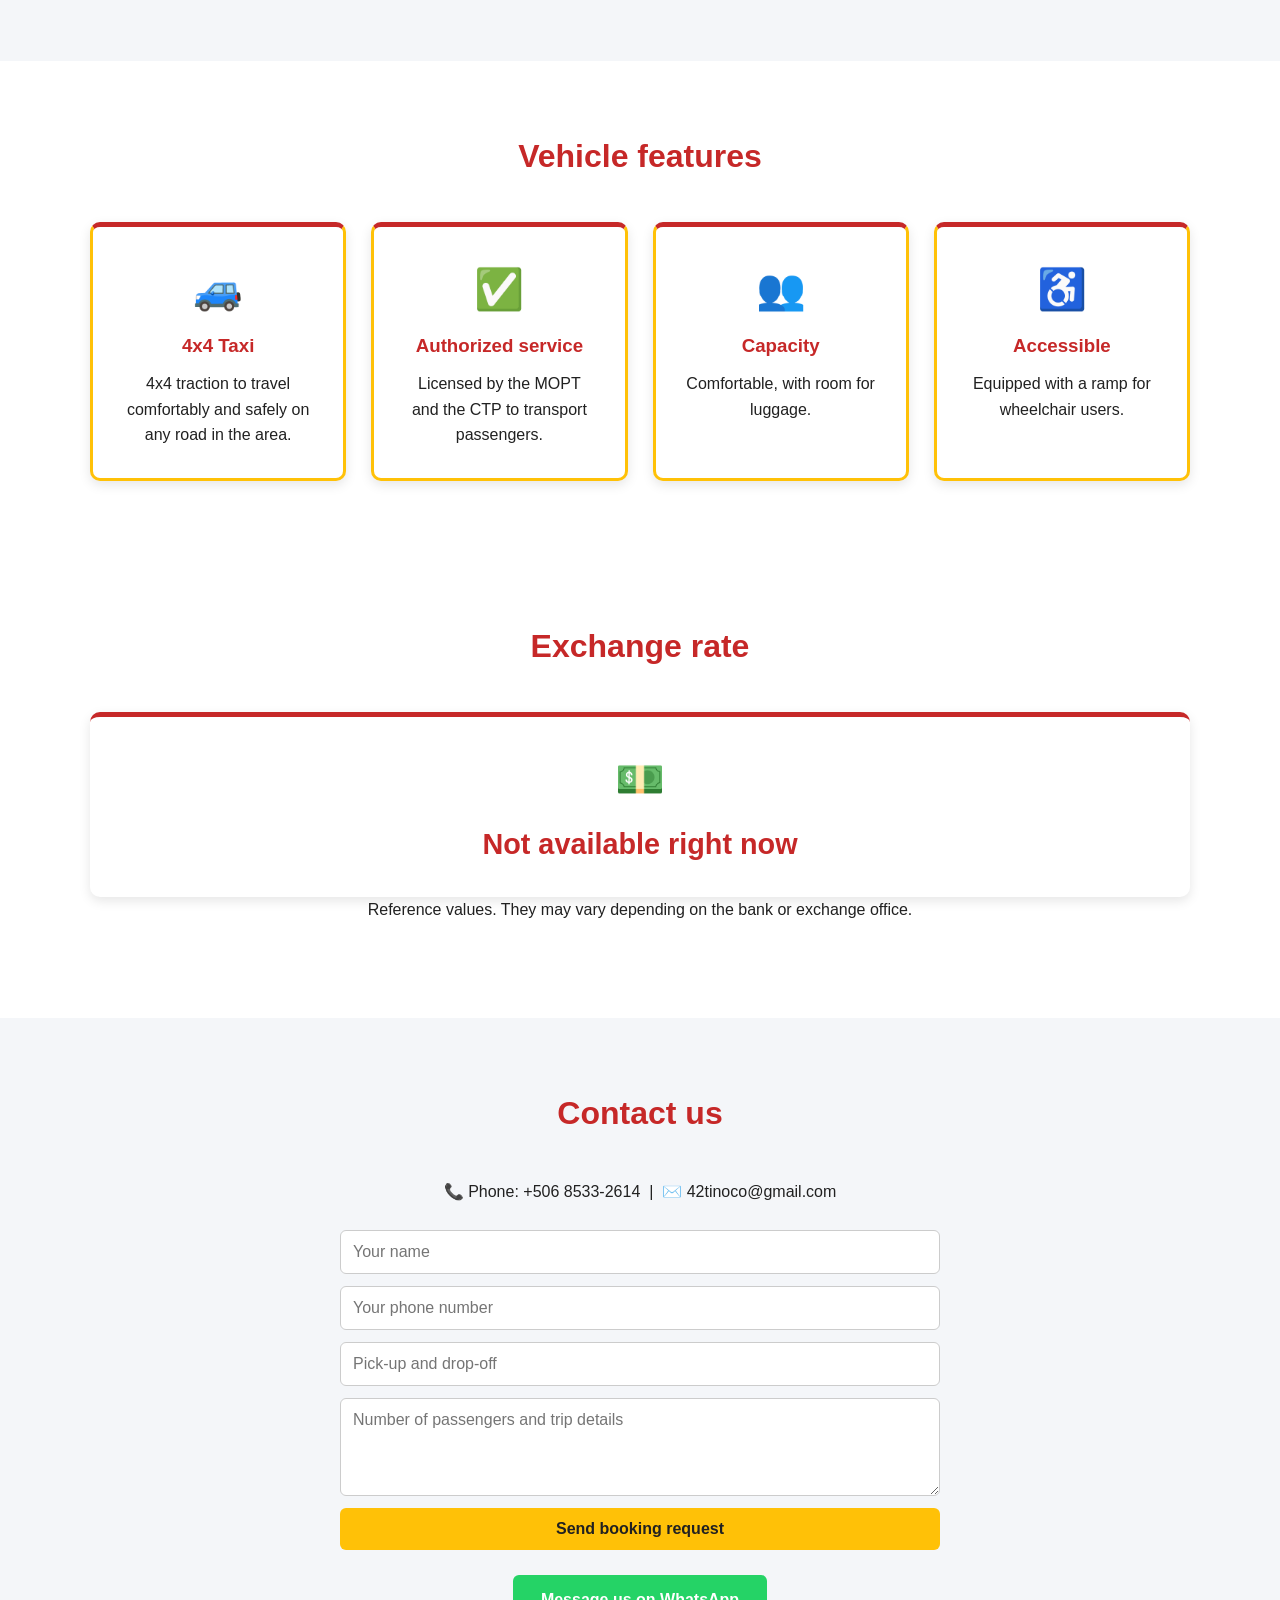
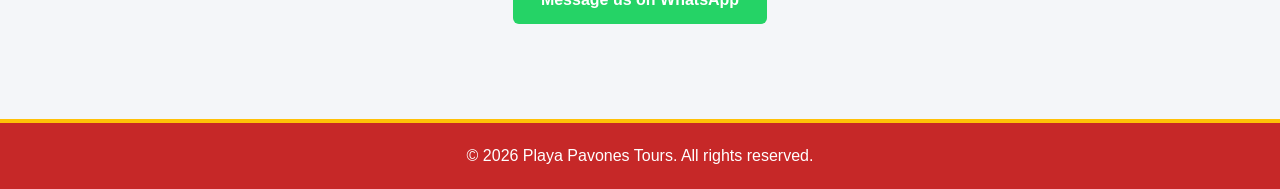
==== commit 4f98ba3a: "CHANGES3" ====
--- a/index.html
+++ b/index.html
@@ -144,7 +144,7 @@
     <p data-i18n="pie">&copy; 2026 Playa Pavones Tours. Todos los derechos reservados.</p>
   </footer>
 
-  <script>
+<script>
     // ===== 0. IDIOMAS (español / inglés) =====
     // La clave (por ejemplo "hero_titulo") es la misma que va en data-i18n="..." en el HTML.
     var traducciones = {
@@ -174,6 +174,29 @@
         veh3_p: "Comodidad, con espacio para el equipaje.",
         veh4_t: "Accesible",
         veh4_p: "Cuenta con rampa para personas en silla de ruedas.",
+        mapa_titulo: "Dónde trabajamos",
+        mapa_texto: "Prestamos servicio en Playa Pavones, Golfito y sus alrededores.",
+        mapa_boton: "Abrir en Google Maps",
+        clima_titulo: "Clima y mar en Pavones",
+        clima_aire: "Clima",
+        clima_oleaje: "Oleaje",
+        clima_mareas: "Mareas",
+        clima_nota: "Datos de pronóstico solo de referencia. No los uses para navegar ni para decisiones de seguridad en el mar.",
+        clima_cargando: "Cargando...",
+        clima_error: "No disponible por ahora",
+        clima_viento: "Viento: ",
+        clima_periodo: "Período: ",
+        clima_agua: "Agua: ",
+        clima_alta: "Marea alta: ",
+        clima_baja: "Marea baja: ",
+        clima_c0: "Despejado",
+        clima_c1: "Parcialmente nublado",
+        clima_c2: "Nublado",
+        clima_c3: "Niebla",
+        clima_c4: "Llovizna",
+        clima_c5: "Lluvia",
+        clima_c6: "Chubascos",
+        clima_c7: "Tormenta",
         // Tipo de cambio
         cambio_titulo: "Tipo de cambio",
         cambio_nota: "Valores de referencia. Pueden variar según el banco o la casa de cambio.",
@@ -189,8 +212,16 @@
         ph_nombre: "Tu nombre",
         ph_telefono: "Tu teléfono",
         ph_ruta: "Origen y destino",
-        ph_detalles: "Fecha, hora y número de pasajeros",
-        cont_enviar: "Solicitar cotización por WhatsApp",
+        lbl_fecha: "Fecha del viaje",
+        lbl_hora: "Hora de recogida",
+        ph_detalles: "Número de pasajeros y detalles del viaje",
+        cont_nota: "Al enviar, tu solicitud se registra en nuestro calendario. Después podrás confirmarla por WhatsApp.",
+        reserva_enviando: "Enviando tu solicitud...",
+        reserva_ok: "✅ ¡Solicitud registrada! Para confirmarla, envíanos el mensaje por WhatsApp.",
+        reserva_no_disponible: "❌ Ese horario no está disponible. Elige otra hora o fecha para tu viaje.",
+        reserva_fallo: "No pudimos registrar la solicitud automáticamente. Por favor, inténtalo nuevamente o contáctanos por WhatsApp.",
+        reserva_btn_wa: "Confirmar por WhatsApp",
+        cont_enviar: "Enviar solicitud de reserva",
         cont_wa: "Escribir por WhatsApp",
         pie: "© 2026 Playa Pavones Tours. Todos los derechos reservados.",
         // Mensaje que se envía por WhatsApp
@@ -198,7 +229,9 @@
         wa_nombre: "Nombre: ",
         wa_telefono: "Teléfono: ",
         wa_ruta: "Origen y destino: ",
-        wa_detalles: "Fecha, hora y pasajeros: ",
+        wa_fecha: "Fecha: ",
+        wa_hora: "Hora: ",
+        wa_detalles: "Pasajeros y detalles: ",
         wa_noindicado: "No indicado"
       },
       en: {
@@ -227,6 +260,29 @@
         veh3_p: "Comfortable, with room for luggage.",
         veh4_t: "Accessible",
         veh4_p: "Equipped with a ramp for wheelchair users.",
+        mapa_titulo: "Where we work",
+        mapa_texto: "We provide service in Playa Pavones, Golfito and the surrounding area.",
+        mapa_boton: "Open in Google Maps",
+        clima_titulo: "Weather and sea in Pavones",
+        clima_aire: "Weather",
+        clima_oleaje: "Waves",
+        clima_mareas: "Tides",
+        clima_nota: "Forecast data for reference only. Do not use it for navigation or sea safety decisions.",
+        clima_cargando: "Loading...",
+        clima_error: "Not available right now",
+        clima_viento: "Wind: ",
+        clima_periodo: "Period: ",
+        clima_agua: "Water: ",
+        clima_alta: "High tide: ",
+        clima_baja: "Low tide: ",
+        clima_c0: "Clear",
+        clima_c1: "Partly cloudy",
+        clima_c2: "Cloudy",
+        clima_c3: "Fog",
+        clima_c4: "Drizzle",
+        clima_c5: "Rain",
+        clima_c6: "Showers",
+        clima_c7: "Thunderstorm",
         // Exchange rate
         cambio_titulo: "Exchange rate",
         cambio_nota: "Reference values. They may vary depending on the bank or exchange office.",
@@ -242,15 +298,24 @@
         ph_nombre: "Your name",
         ph_telefono: "Your phone number",
         ph_ruta: "Pick-up and drop-off",
-        ph_detalles: "Date, time and number of passengers",
-        cont_enviar: "Request a quote via WhatsApp",
+        lbl_fecha: "Trip date",
+        lbl_hora: "Pick-up time",
+        ph_detalles: "Number of passengers and trip details",
+        cont_nota: "When you send this, your request is saved in our calendar. Then you can confirm it on WhatsApp.",
+        reserva_enviando: "Sending your request...",
+        reserva_ok: "✅ Request received! To confirm it, send us the message on WhatsApp.",
+        reserva_no_disponible: "❌ That time is unavailable. Please choose another time or date for your trip.",
+        reserva_fallo: "We couldn't save your request automatically. Please try again or contact us on WhatsApp.",
+        cont_enviar: "Send booking request",
         cont_wa: "Message us on WhatsApp",
         pie: "© 2026 Playa Pavones Tours. All rights reserved.",
         wa_saludo: "Hello, I would like to request a quote.",
         wa_nombre: "Name: ",
         wa_telefono: "Phone: ",
         wa_ruta: "Pick-up and drop-off: ",
-        wa_detalles: "Date, time and passengers: ",
+        wa_fecha: "Date: ",
+        wa_hora: "Time: ",
+        wa_detalles: "Passengers and details: ",
         wa_noindicado: "Not specified"
       }
     };
@@ -280,8 +345,10 @@
         b.classList.toggle("activo", b.getAttribute("data-lang") === idioma);
       });
 
-      // El tipo de cambio también se vuelve a escribir en el idioma elegido
+      // El tipo de cambio y el clima también se vuelven a escribir en el idioma elegido
       pintarCambio();
+      pintarMar();
+      pintarReserva();
 
       // Recordar la elección
       try { localStorage.setItem("idioma", idioma); } catch (e) {}
@@ -390,6 +457,162 @@
         });
     }
 
+    // ===== Clima, oleaje y mareas (Playa Pavones) =====
+    var PUNTO = { lat: 8.3987, lon: -83.1311 };
+    var datosMar = null;
+    var estadoMar = "cargando"; // "cargando", "ok" o "error"
+
+    // Dirección de la API. Si contratas el plan comercial, aquí cambia el servidor y agrega tu clave
+    var API_CLIMA = "https://api.open-meteo.com/v1/forecast";
+    var API_MAR = "https://marine-api.open-meteo.com/v1/marine";
+
+    function infoClima(codigo) {
+      if (codigo === 0) { return { icono: "☀️", clave: "clima_c0" }; }
+      if (codigo <= 2) { return { icono: "⛅", clave: "clima_c1" }; }
+      if (codigo === 3) { return { icono: "☁️", clave: "clima_c2" }; }
+      if (codigo === 45 || codigo === 48) { return { icono: "🌫️", clave: "clima_c3" }; }
+      if (codigo >= 51 && codigo <= 57) { return { icono: "🌦️", clave: "clima_c4" }; }
+      if (codigo >= 61 && codigo <= 67) { return { icono: "🌧️", clave: "clima_c5" }; }
+      if (codigo >= 80 && codigo <= 82) { return { icono: "🌦️", clave: "clima_c6" }; }
+      if (codigo >= 95) { return { icono: "⛈️", clave: "clima_c7" }; }
+      return { icono: "⛅", clave: "clima_c1" };
+    }
+
+    function brujula(grados) {
+      var nombres = idiomaActual === "en"
+        ? ["N", "NE", "E", "SE", "S", "SW", "W", "NW"]
+        : ["N", "NE", "E", "SE", "S", "SO", "O", "NO"];
+      return nombres[Math.round(grados / 45) % 8];
+    }
+
+    // Convierte "2026-10-18T14:00" en "14:00" (español) o "2:00 PM" (inglés)
+    function formatoHora(texto) {
+      var h = Number(texto.slice(11, 13));
+      var m = texto.slice(14, 16);
+      if (idiomaActual === "en") {
+        var sufijo = h >= 12 ? "PM" : "AM";
+        h = h % 12;
+        if (h === 0) { h = 12; }
+        return h + ":" + m + " " + sufijo;
+      }
+      return (h < 10 ? "0" : "") + h + ":" + m;
+    }
+
+    // Busca la próxima marea alta y baja (máximos y mínimos del nivel del mar)
+    function proximasMareas(horas, niveles, desde) {
+      var alta = null;
+      var baja = null;
+      var inicio = 0;
+      for (var i = 0; i < horas.length; i++) {
+        if (horas[i] >= desde) { inicio = i; break; }
+      }
+      var fin = Math.min(inicio + 30, horas.length - 1);
+      for (var j = Math.max(inicio, 1); j < fin; j++) {
+        if (alta === null && niveles[j] > niveles[j - 1] && niveles[j] >= niveles[j + 1]) { alta = horas[j]; }
+        if (baja === null && niveles[j] < niveles[j - 1] && niveles[j] <= niveles[j + 1]) { baja = horas[j]; }
+      }
+      return { alta: alta, baja: baja };
+    }
+
+    function pintarMar() {
+      // Si la sección de clima todavía no está en el HTML, no hace nada
+      if (!document.getElementById("clima-temp")) { return; }
+
+      var t = traducciones[idiomaActual];
+      var ids = ["clima-temp", "clima-desc", "clima-viento", "mar-olas", "mar-periodo", "mar-agua", "marea-alta", "marea-baja"];
+
+      if (estadoMar !== "ok" || !datosMar) {
+        ids.forEach(function (id) { document.getElementById(id).textContent = ""; });
+        document.getElementById("clima-temp").textContent =
+          estadoMar === "error" ? t.clima_error : t.clima_cargando;
+        return;
+      }
+
+      var d = datosMar;
+      var info = infoClima(d.codigo);
+      var mareas = proximasMareas(d.horas, d.niveles, d.ahora);
+
+      document.getElementById("clima-icono").textContent = info.icono;
+      document.getElementById("clima-temp").textContent = Math.round(d.temp) + " °C";
+      document.getElementById("clima-desc").textContent = t[info.clave];
+      document.getElementById("clima-viento").textContent = t.clima_viento + Math.round(d.viento) + " km/h";
+
+      document.getElementById("mar-olas").textContent = d.olas !== null
+        ? d.olas.toFixed(1) + " m" + (d.direccion !== null ? " " + brujula(d.direccion) : "")
+        : "--";
+      document.getElementById("mar-periodo").textContent =
+        t.clima_periodo + (d.periodo !== null ? d.periodo.toFixed(0) + " s" : "--");
+      document.getElementById("mar-agua").textContent =
+        t.clima_agua + (d.agua !== null ? d.agua.toFixed(0) + " °C" : "--");
+
+      document.getElementById("marea-alta").textContent =
+        t.clima_alta + (mareas.alta ? formatoHora(mareas.alta) : "--");
+      document.getElementById("marea-baja").textContent =
+        t.clima_baja + (mareas.baja ? formatoHora(mareas.baja) : "--");
+    }
+
+    function pedirClimaMar() {
+      var ubicacion = "latitude=" + PUNTO.lat + "&longitude=" + PUNTO.lon + "&timezone=America%2FCosta_Rica";
+
+      var clima = fetch(API_CLIMA + "?" + ubicacion +
+        "&current=temperature_2m,weather_code,wind_speed_10m")
+        .then(function (r) { return r.json(); });
+
+      var mar = fetch(API_MAR + "?" + ubicacion +
+        "&current=wave_height,wave_period,wave_direction,sea_surface_temperature" +
+        "&hourly=sea_level_height_msl&forecast_days=3")
+        .then(function (r) { return r.json(); });
+
+      return Promise.all([clima, mar]).then(function (r) {
+        var c = r[0].current;
+        var m = r[1];
+        if (!c || !m.current || !m.hourly) { throw new Error("Sin datos"); }
+        return {
+          guardadoEn: Date.now(),
+          temp: c.temperature_2m,
+          codigo: c.weather_code,
+          viento: c.wind_speed_10m,
+          olas: m.current.wave_height,
+          periodo: m.current.wave_period,
+          direccion: m.current.wave_direction,
+          agua: m.current.sea_surface_temperature,
+          ahora: m.current.time,
+          horas: m.hourly.time,
+          niveles: m.hourly.sea_level_height_msl
+        };
+      });
+    }
+
+    function cargarClimaMar() {
+      var guardado = null;
+      try { guardado = JSON.parse(localStorage.getItem("climaMarCR")); } catch (e) {}
+
+      // Si los datos tienen menos de 30 minutos, no vuelve a pedirlos
+      if (guardado && Date.now() - guardado.guardadoEn < 30 * 60 * 1000) {
+        datosMar = guardado;
+        estadoMar = "ok";
+        pintarMar();
+        return;
+      }
+
+      pedirClimaMar()
+        .then(function (d) {
+          try { localStorage.setItem("climaMarCR", JSON.stringify(d)); } catch (e) {}
+          datosMar = d;
+          estadoMar = "ok";
+          pintarMar();
+        })
+        .catch(function () {
+          if (guardado) {
+            datosMar = guardado;
+            estadoMar = "ok";
+          } else {
+            estadoMar = "error";
+          }
+          pintarMar();
+        });
+    }
+
     // Al cargar: idioma guardado; si no hay, el del navegador (inglés) o español por defecto
     var idiomaGuardado = null;
     try { idiomaGuardado = localStorage.getItem("idioma"); } catch (e) {}
@@ -397,27 +620,114 @@
     cambiarIdioma(idiomaGuardado || delNavegador);
 
     cargarTipoCambio();
-
-    // 1. Formulario: enviar cotización por WhatsApp (en el idioma elegido)
+    cargarClimaMar();
+
+    // 1. Formulario: guarda la reserva en Google Calendar y luego ofrece confirmar por WhatsApp
+    // Pega aquí la dirección de tu aplicación web de Apps Script (termina en /exec)
+    var URL_CALENDARIO = "https://script.google.com/macros/s/AKfycbwto6Z94kVIc0Q6ufz0aVBqbAVni64rk_7mgPCakzCfl7qSg-8B93BAs53op3Jj3Mk-Sg/exec";
+
+    var reservaEstado = "";        // "", "enviando", "ok" o "fallo"
+    var enviandoReserva = false;
+
+    // Escribe el mensaje de la reserva en el idioma actual
+    function pintarReserva() {
+      var caja = document.getElementById("reserva-resultado");
+      var mensaje = document.getElementById("reserva-mensaje");
+      if (!caja || !mensaje) { return; }
+
+      if (!reservaEstado) {
+        caja.hidden = true;
+        return;
+      }
+      var t = traducciones[idiomaActual];
+      mensaje.textContent = t["reserva_" + reservaEstado];
+      document.getElementById("reserva-whatsapp").hidden = (reservaEstado === "enviando");
+      caja.hidden = false;
+    }
+
+    // La fecha mínima para reservar es hoy (hora de Costa Rica)
+    (function () {
+      var campoFecha = document.getElementById("fecha");
+      if (campoFecha) {
+        campoFecha.min = new Date(Date.now() - 6 * 60 * 60 * 1000).toISOString().slice(0, 10);
+      }
+    })();
+
     document.getElementById("form-cotizacion").addEventListener("submit", function (e) {
       e.preventDefault();
-
+      if (enviandoReserva) { return; }
+
+      var formulario = e.target;
+      var boton = formulario.querySelector("button[type=submit]");
       var t = traducciones[idiomaActual];
-      var nombre = document.getElementById("nombre").value;
-      var telefono = document.getElementById("telefono").value;
-      var ruta = document.getElementById("ruta").value;
-      var detalles = document.getElementById("detalles").value;
-
+
+      var datos = {
+        nombre: document.getElementById("nombre").value.trim(),
+        telefono: document.getElementById("telefono").value.trim(),
+        ruta: document.getElementById("ruta").value.trim(),
+        fecha: document.getElementById("fecha").value,   // ejemplo: 2026-10-20
+        hora: document.getElementById("hora").value,     // ejemplo: 14:30
+        detalles: document.getElementById("detalles").value.trim(),
+        idioma: idiomaActual,
+        web: document.getElementById("web").value        // campo trampa anti-spam: debe ir vacío
+      };
+
+      // Mensaje de WhatsApp (queda listo en el botón "Confirmar por WhatsApp")
       var mensaje =
         t.wa_saludo + "\n" +
-        t.wa_nombre + nombre + "\n" +
-        t.wa_telefono + telefono + "\n" +
-        t.wa_ruta + ruta + "\n" +
-        t.wa_detalles + (detalles || t.wa_noindicado);
-
-      var url = "https://wa.me/50685332614?text=" + encodeURIComponent(mensaje);
-      window.open(url, "_blank");
-    });
+        t.wa_nombre + datos.nombre + "\n" +
+        t.wa_telefono + datos.telefono + "\n" +
+        t.wa_ruta + datos.ruta + "\n" +
+        t.wa_fecha + datos.fecha + "\n" +
+        t.wa_hora + datos.hora + "\n" +
+        t.wa_detalles + (datos.detalles || t.wa_noindicado);
+
+      document.getElementById("reserva-whatsapp").href =
+        "https://wa.me/50685332614?text=" + encodeURIComponent(mensaje);
+
+      var terminar = function (estado) {
+        reservaEstado = estado;
+        enviandoReserva = false;
+        boton.disabled = false;
+        if (estado === "ok") { formulario.reset(); }
+        pintarReserva();
+        document.getElementById("reserva-resultado").scrollIntoView({ behavior: "smooth", block: "center" });
+      };
+
+      enviandoReserva = true;
+      boton.disabled = true;
+      reservaEstado = "enviando";
+      pintarReserva();
+
+      if (URL_CALENDARIO.indexOf("http") !== 0) {
+        terminar("fallo");
+        return;
+      }
+
+      fetch(URL_CALENDARIO, {
+        method: "POST",
+        body: new URLSearchParams(datos)
+      })
+        .then(function (respuesta) {
+        return respuesta.text();
+      })
+        .then(function (texto) {
+         texto = texto.trim();
+
+        if (texto === "ok") {
+          terminar("ok");
+        } else if (
+          texto.toLowerCase().indexOf("horario no disponible") !== -1
+        ) {
+          terminar("no_disponible");
+        } else {
+      terminar("fallo");
+    }
+  })
+  .catch(function () {
+    terminar("fallo");
+  });
+});
 
     // 2. Animación al hacer scroll en toda la página
     var elementos = document.querySelectorAll(
@@ -451,7 +761,5 @@
       observador.observe(el);
     });
   </script>
-
 </body>
 </html>
-
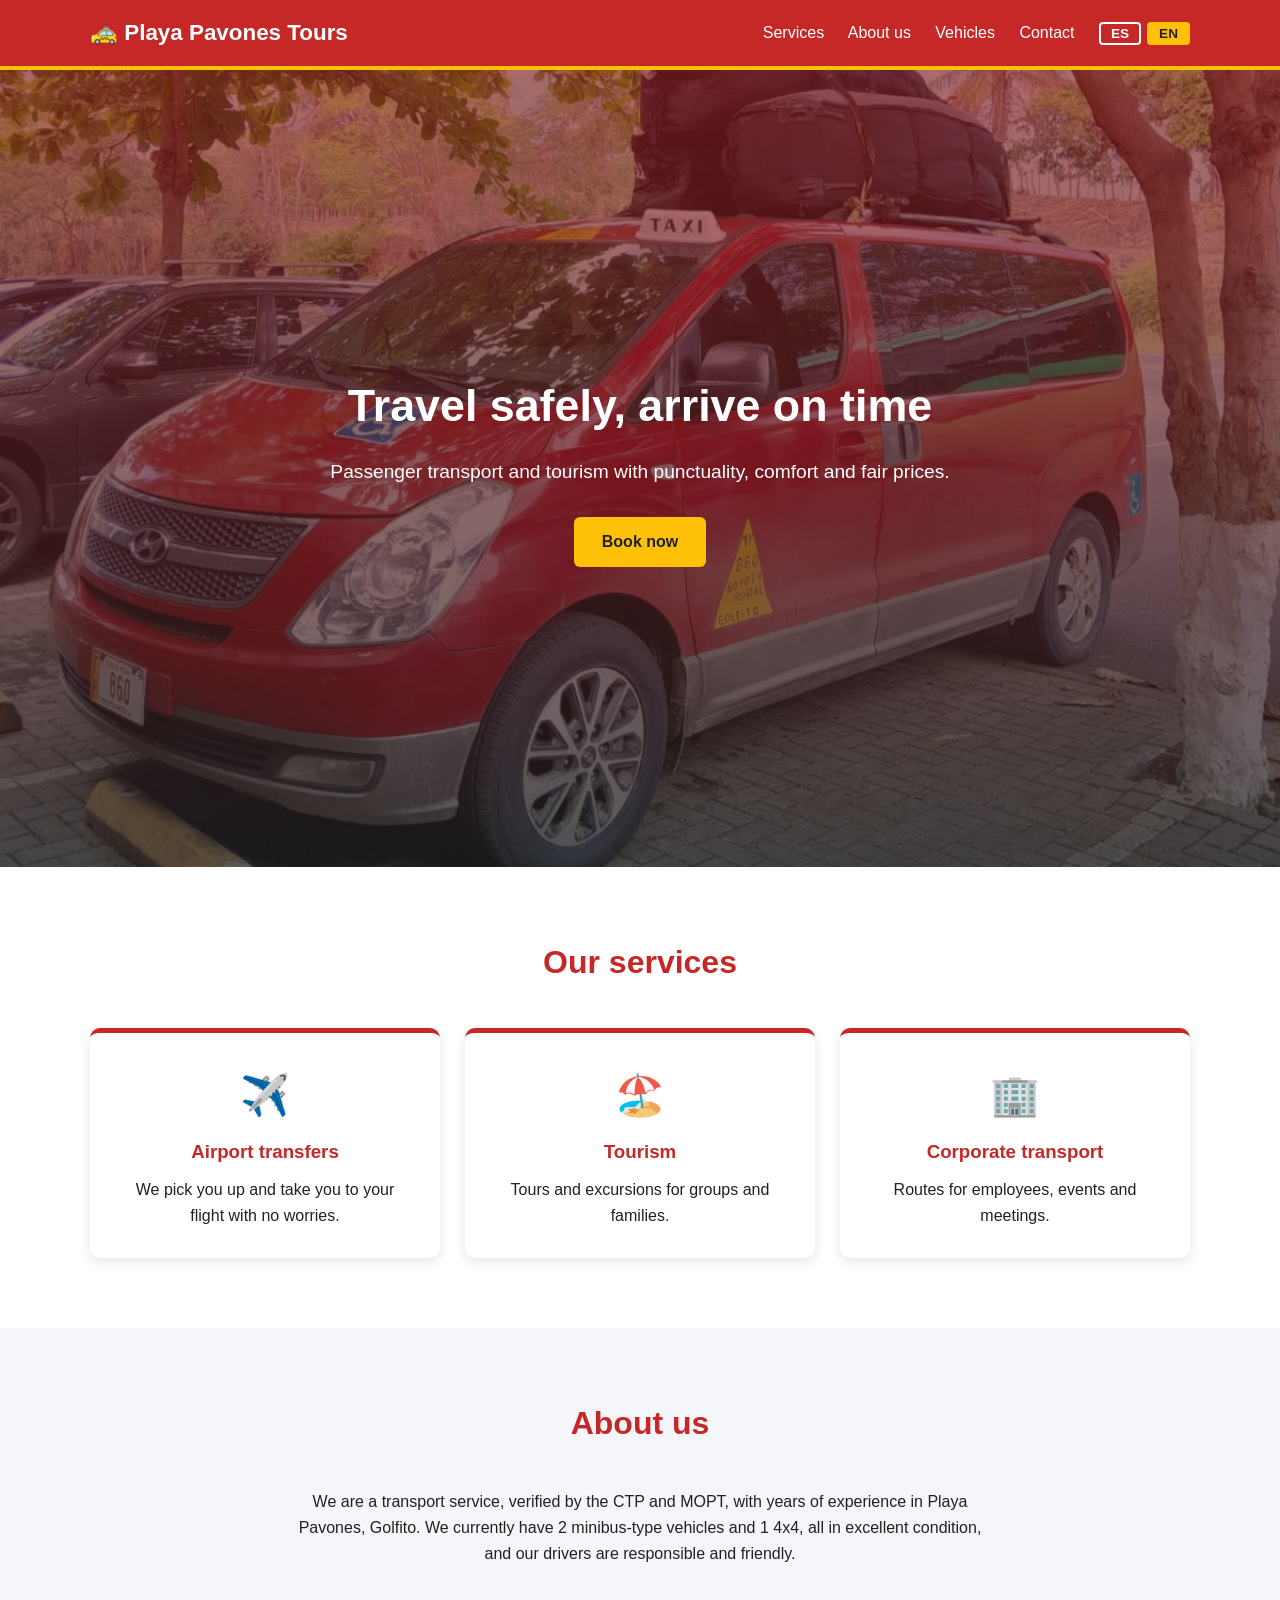
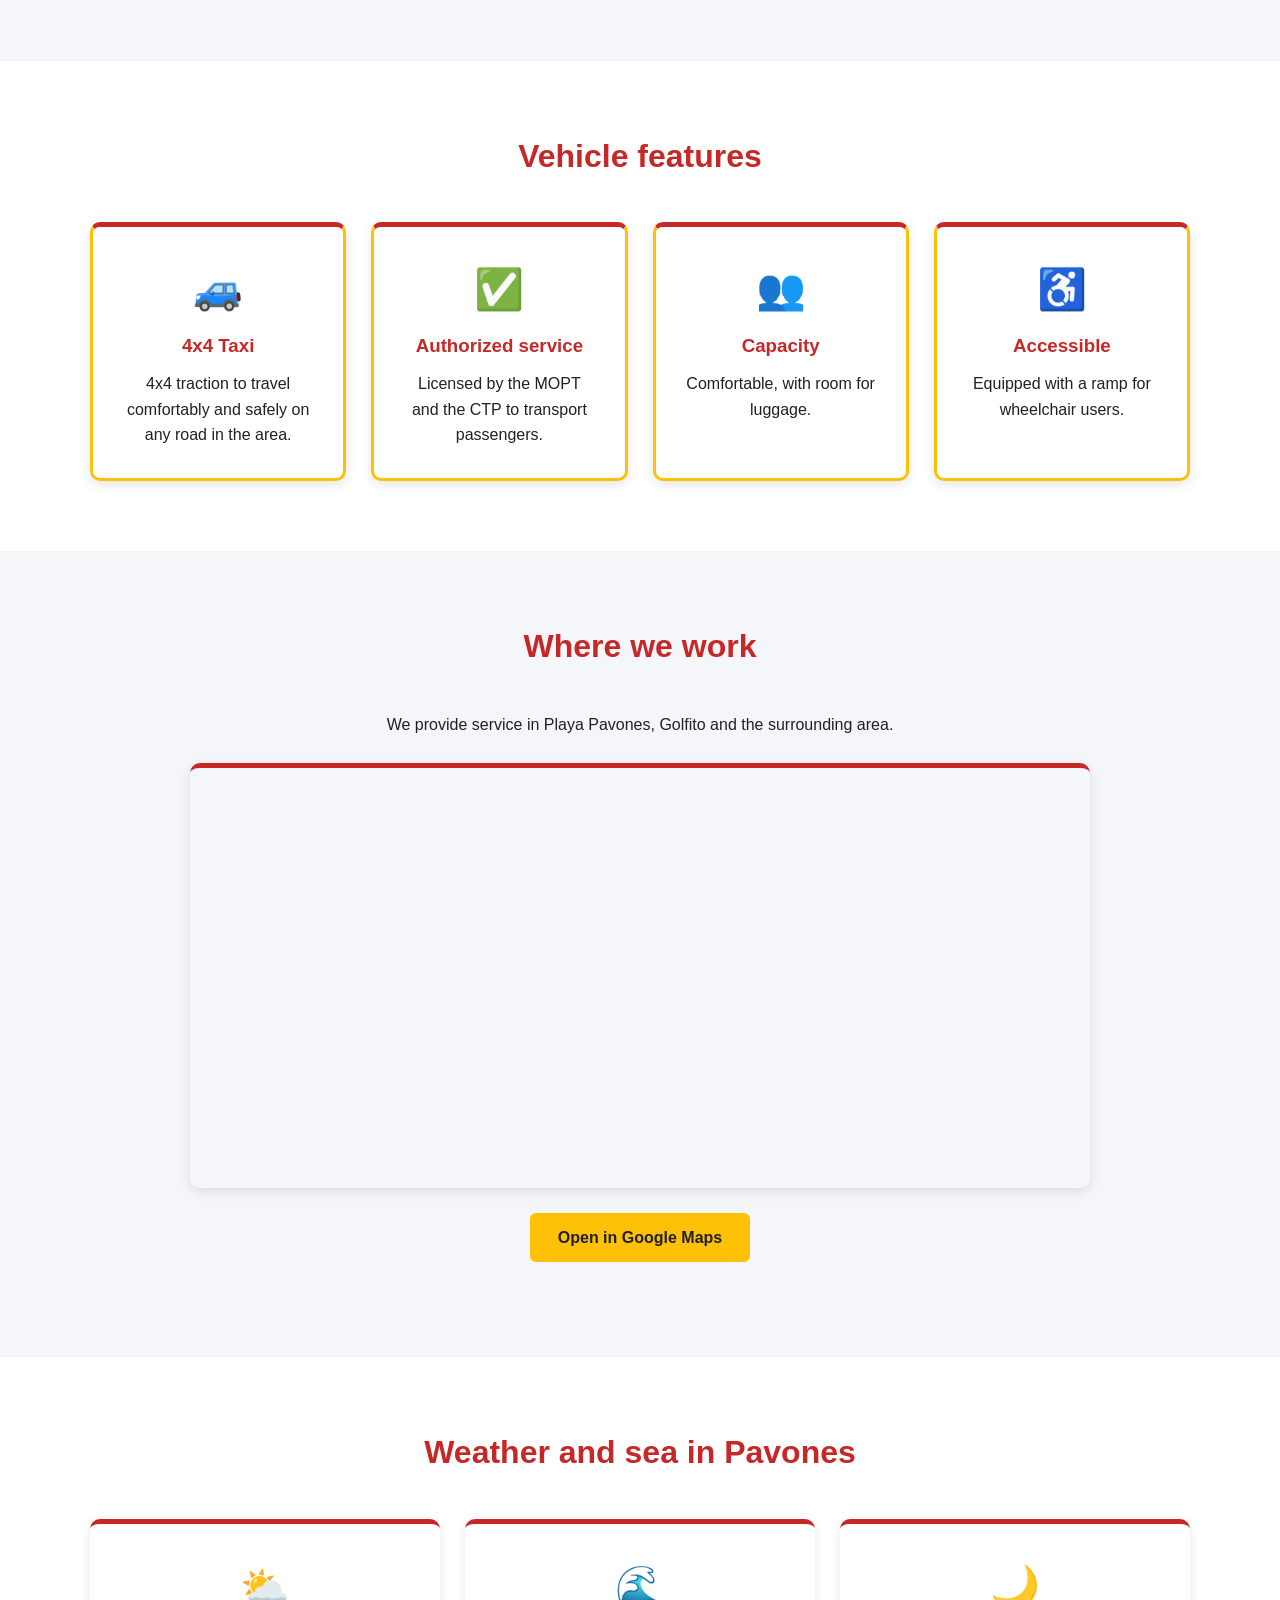
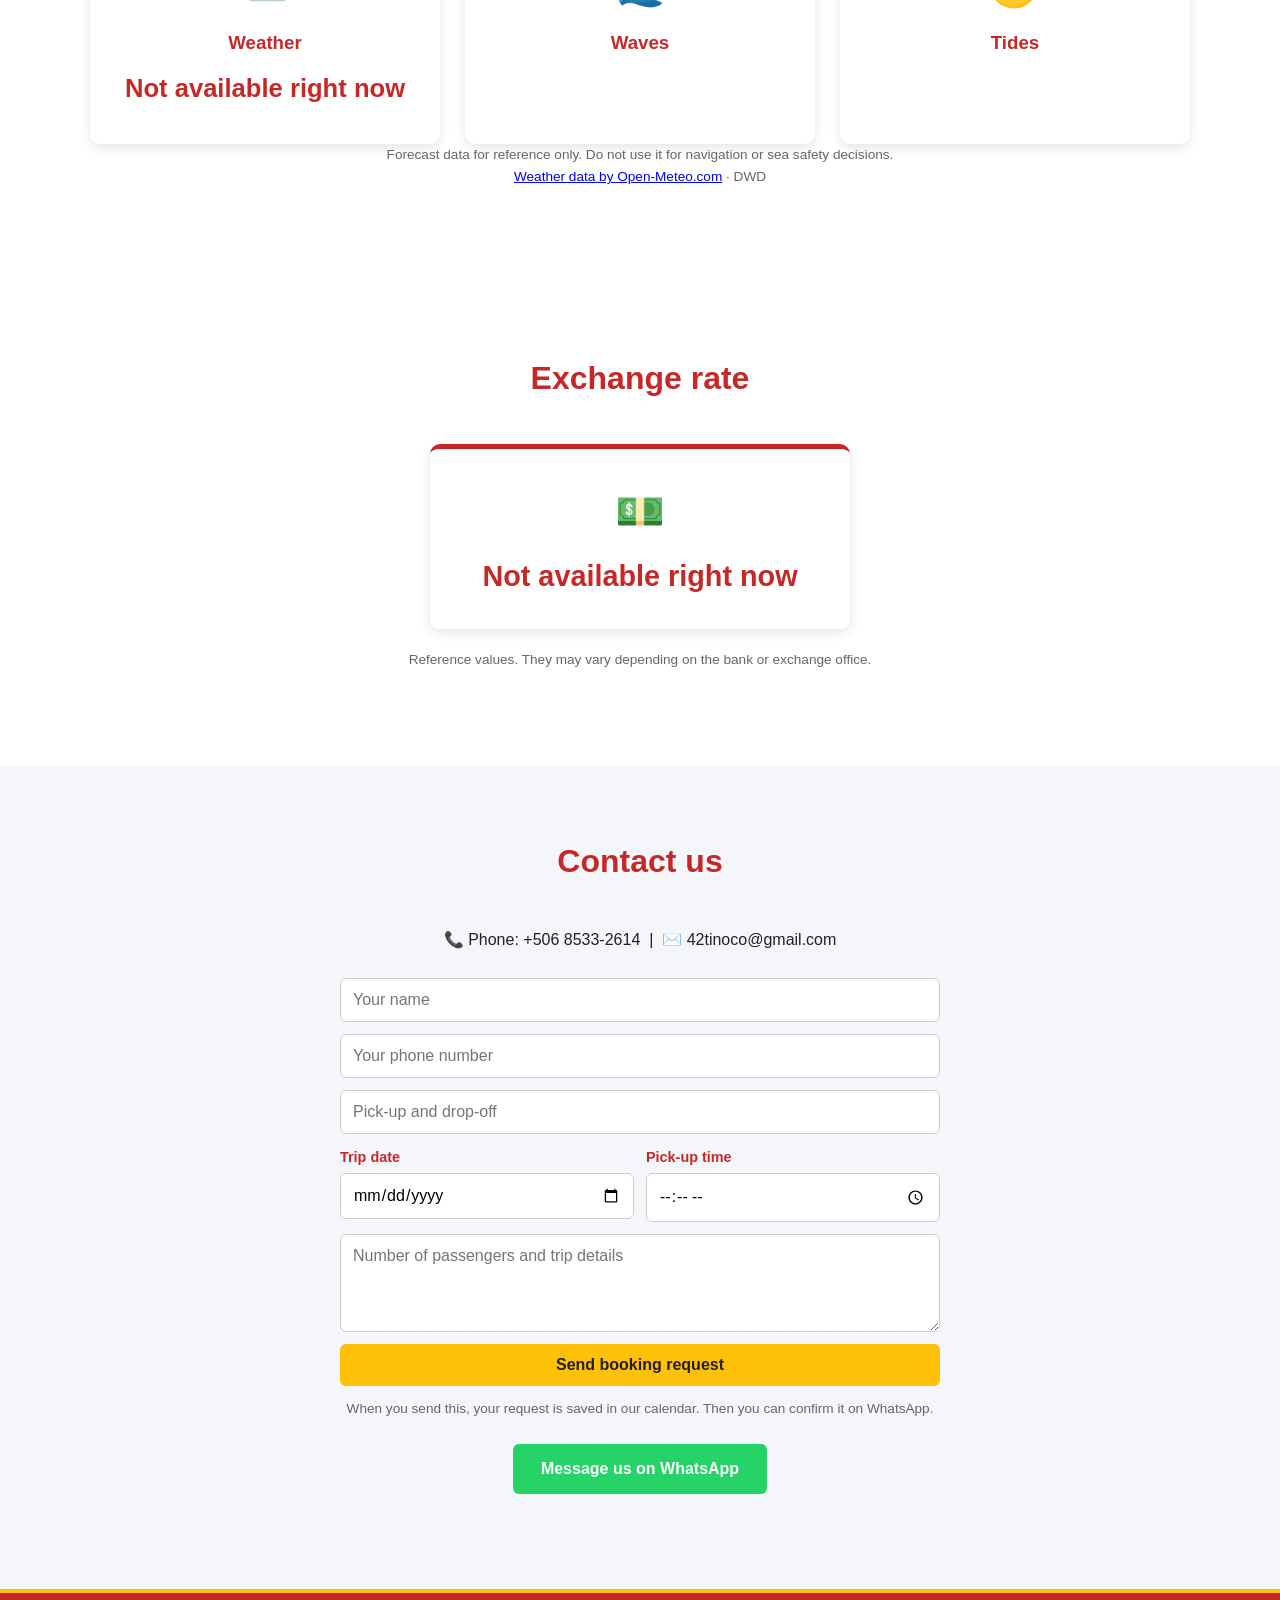
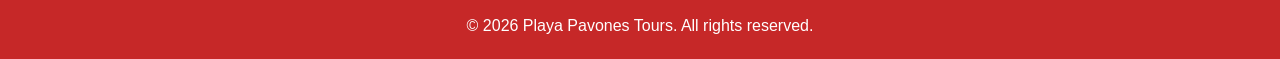
==== commit e5d20fcb: "CHANGE4" ====
--- a/index.html
+++ b/index.html
@@ -100,7 +100,66 @@
     </div>
   </section>
 
-      <!-- TIPO DE CAMBIO -->
+      <!-- MAPA -->
+  <section class="seccion gris" id="mapa">
+    <div class="contenedor">
+      <h2 data-i18n="mapa_titulo">Dónde trabajamos</h2>
+      <p class="texto-centrado" data-i18n="mapa_texto">Prestamos servicio en Playa Pavones, Golfito y sus alrededores.</p>
+
+      <div class="mapa-contenedor">
+        <iframe
+          src="https://www.google.com/maps?q=8.3987112,-83.1311115&z=15&output=embed"
+          title="Mapa de Taxi Playa Pavones de Golfito"
+          loading="lazy"
+          allowfullscreen
+          referrerpolicy="no-referrer-when-downgrade">
+        </iframe>
+      </div>
+
+      <p class="texto-centrado mapa-boton">
+        <a class="boton" href="https://maps.app.goo.gl/qqzC25a5AomckFr96" target="_blank" rel="noopener" data-i18n="mapa_boton">Abrir en Google Maps</a>
+      </p>
+    </div>
+  </section>
+
+    <!-- CLIMA Y MAR -->
+  <section class="seccion" id="clima">
+    <div class="contenedor">
+      <h2 data-i18n="clima_titulo">Clima y mar en Pavones</h2>
+
+      <div class="tarjetas">
+        <article class="tarjeta clima-tarjeta">
+          <span class="icono" id="clima-icono">⛅</span>
+          <h3 data-i18n="clima_aire">Clima</h3>
+          <p class="precio" id="clima-temp">...</p>
+          <p id="clima-desc"></p>
+          <p id="clima-viento"></p>
+        </article>
+
+        <article class="tarjeta clima-tarjeta">
+          <span class="icono">🌊</span>
+          <h3 data-i18n="clima_oleaje">Oleaje</h3>
+          <p class="precio" id="mar-olas"></p>
+          <p id="mar-periodo"></p>
+          <p id="mar-agua"></p>
+        </article>
+
+        <article class="tarjeta clima-tarjeta">
+          <span class="icono">🌙</span>
+          <h3 data-i18n="clima_mareas">Mareas</h3>
+          <p id="marea-alta"></p>
+          <p id="marea-baja"></p>
+        </article>
+      </div>
+
+      <p class="texto-centrado nota-cambio">
+        <span data-i18n="clima_nota">Datos de pronóstico solo de referencia. No los uses para navegar ni para decisiones de seguridad en el mar.</span><br>
+        <a href="https://open-meteo.com/" target="_blank" rel="noopener">Weather data by Open-Meteo.com</a> · DWD
+      </p>
+    </div>
+  </section>
+
+  <!-- TIPO DE CAMBIO -->
   <section class="seccion" id="cambio">
     <div class="contenedor">
       <h2 data-i18n="cambio_titulo">Tipo de cambio</h2>
@@ -129,9 +188,31 @@
         <input type="text" id="nombre" placeholder="Tu nombre" data-i18n-placeholder="ph_nombre" required>
         <input type="tel" id="telefono" placeholder="Tu teléfono" data-i18n-placeholder="ph_telefono" required>
         <input type="text" id="ruta" placeholder="Origen y destino" data-i18n-placeholder="ph_ruta" required>
-        <textarea id="detalles" rows="4" placeholder="Fecha, hora y número de pasajeros" data-i18n-placeholder="ph_detalles"></textarea>
-        <button type="submit" class="boton" data-i18n="cont_enviar">Solicitar cotización por WhatsApp</button>
+
+        <div class="fila-fecha">
+          <label>
+            <span data-i18n="lbl_fecha">Fecha del viaje</span>
+            <input type="date" id="fecha" required>
+          </label>
+          <label>
+            <span data-i18n="lbl_hora">Hora de recogida</span>
+            <input type="time" id="hora" required>
+          </label>
+        </div>
+
+        <textarea id="detalles" rows="4" placeholder="Número de pasajeros y detalles del viaje" data-i18n-placeholder="ph_detalles"></textarea>
+
+        <!-- Campo trampa anti-spam: no lo borres ni lo llenes -->
+        <input type="text" id="web" class="trampa" tabindex="-1" autocomplete="off" aria-hidden="true">
+
+        <button type="submit" class="boton" data-i18n="cont_enviar">Enviar solicitud de reserva</button>
+        <p class="nota-cambio" data-i18n="cont_nota">Al enviar, tu solicitud se registra en nuestro calendario y se abre WhatsApp para confirmarla.</p>
       </form>
+
+            <div class="reserva-resultado" id="reserva-resultado" hidden>
+        <p id="reserva-mensaje"></p>
+        <a class="boton verde" id="reserva-whatsapp" href="#" target="_blank" rel="noopener" data-i18n="reserva_btn_wa">Confirmar por WhatsApp</a>
+      </div>
 
       <p class="texto-centrado">
         <a class="boton verde" href="https://wa.me/50685332614" target="_blank" data-i18n="cont_wa">Escribir por WhatsApp</a>
--- a/index.css
+++ b/index.css
@@ -365,6 +365,107 @@
   color: var(--texto);
 }
 
+/* ===== Tipo de cambio ===== */
+.nota-cambio {
+  font-size: 0.85rem;
+  color: #666;
+}
+
+.cambio-tarjeta {
+  max-width: 420px;
+  margin: 0 auto 20px;
+}
+
+/* ===== Mapa ===== */
+.mapa-contenedor {
+  max-width: 900px;
+  margin: 0 auto 25px;
+  border-radius: 10px;
+  border-top: 5px solid var(--principal);
+  box-shadow: 0 4px 12px rgba(0, 0, 0, 0.1);
+  overflow: hidden;
+}
+
+.mapa-contenedor iframe {
+  display: block;
+  width: 100%;
+  height: 420px;
+  border: 0;
+}
+
+@media (max-width: 600px) {
+  .mapa-contenedor iframe {
+    height: 320px;
+  }
+}
+
+/* ===== Clima y mar ===== */
+.clima-tarjeta p {
+  margin-bottom: 6px;
+}
+
+.clima-tarjeta .precio {
+  font-size: 1.6rem;
+}
+
+/* ===== Reserva con fecha y hora ===== */
+.fila-fecha {
+  display: grid;
+  grid-template-columns: 1fr 1fr;
+  gap: 12px;
+}
+
+.formulario label {
+  display: flex;
+  flex-direction: column;
+  gap: 4px;
+  font-weight: bold;
+  font-size: 0.9rem;
+  color: var(--principal);
+  text-align: left;
+  min-width: 0;
+}
+
+.formulario input[type="date"],
+.formulario input[type="time"] {
+  width: 100%;
+  min-width: 0;
+}
+
+.formulario .nota-cambio {
+  text-align: center;
+}
+
+/* Campo trampa anti-spam, invisible para las personas */
+.trampa {
+  position: absolute;
+  left: -9999px;
+  width: 1px;
+  height: 1px;
+  opacity: 0;
+}
+
+/* ===== Resultado de la reserva ===== */
+[hidden] {
+  display: none !important;
+}
+
+.reserva-resultado {
+  max-width: 600px;
+  margin: 0 auto 25px;
+  padding: 20px;
+  text-align: center;
+  background: var(--blanco);
+  border-radius: 10px;
+  border-top: 5px solid var(--acento);
+  box-shadow: 0 4px 12px rgba(0, 0, 0, 0.1);
+}
+
+.reserva-resultado p {
+  margin-bottom: 15px;
+  font-weight: bold;
+}
+
 /* ===== Respeta a quienes desactivan las animaciones en su dispositivo ===== */
 @media (prefers-reduced-motion: reduce) {
   *, *::before, *::after {
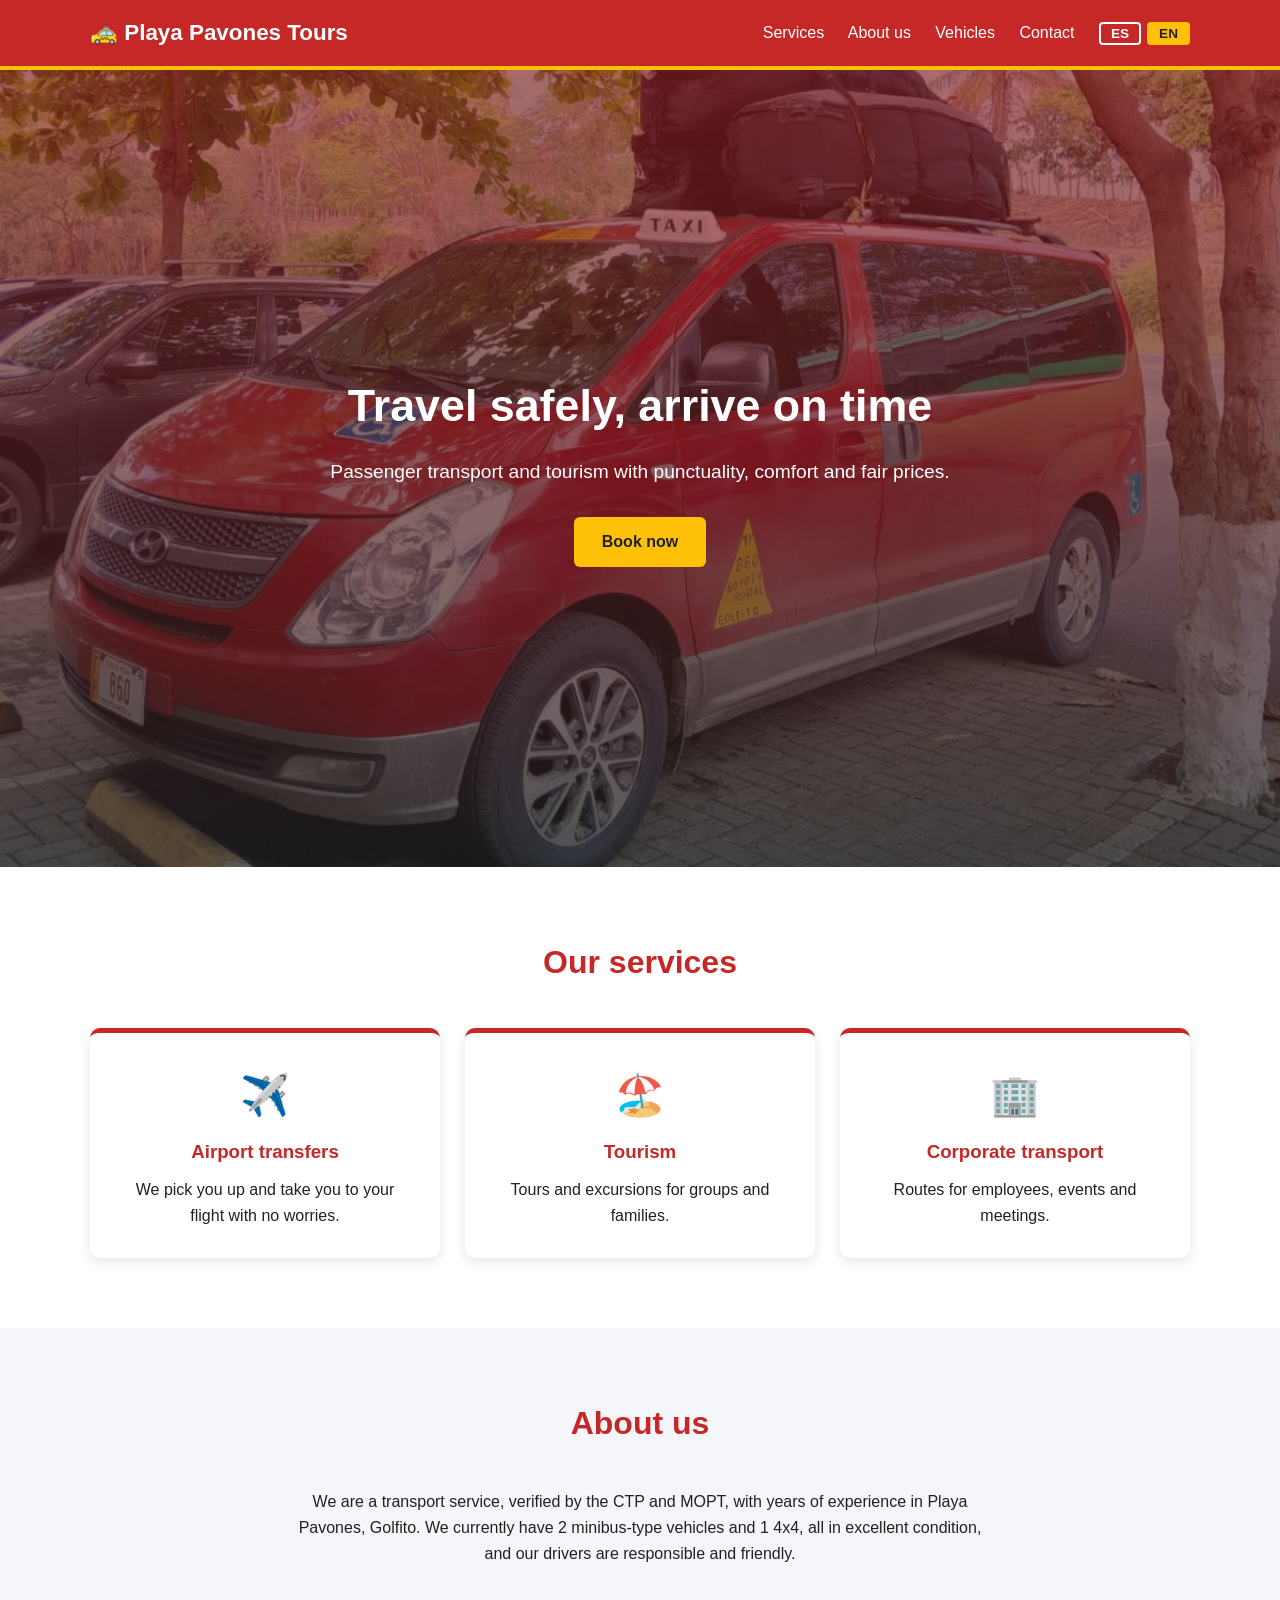
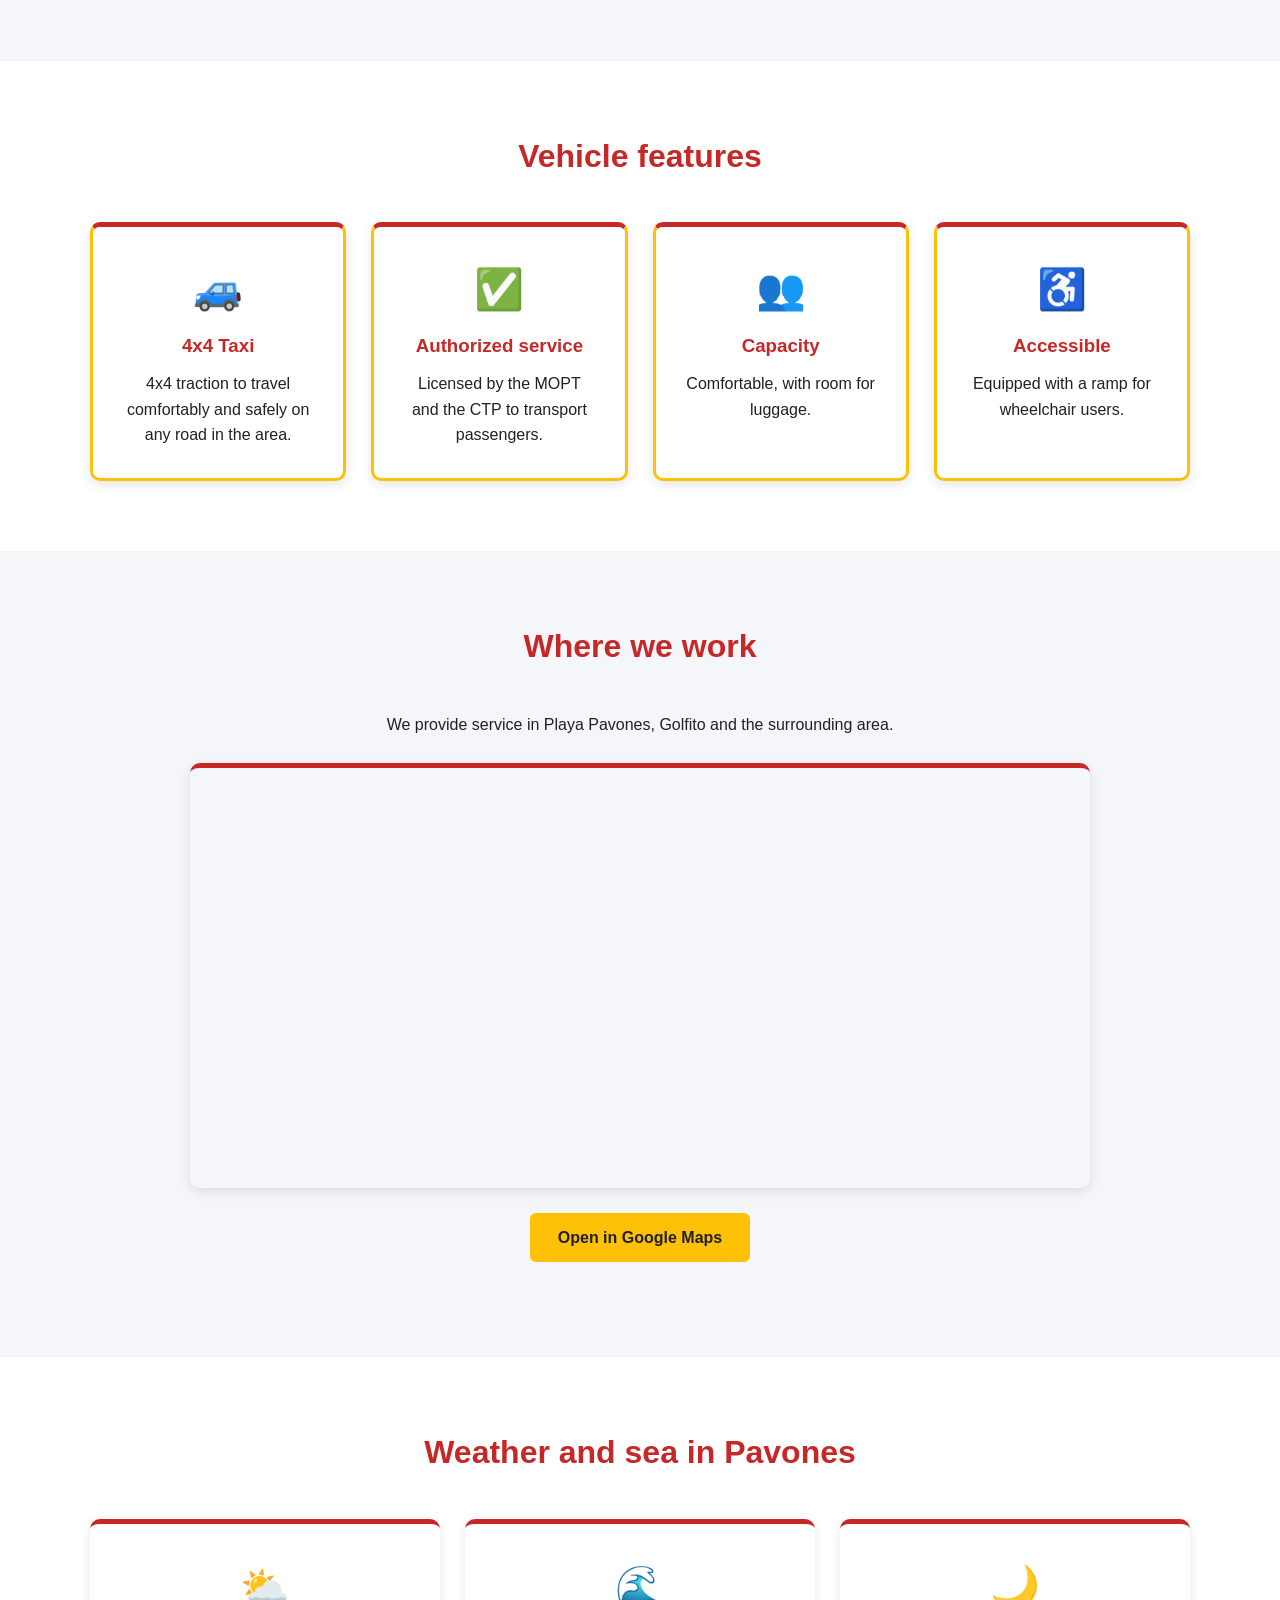
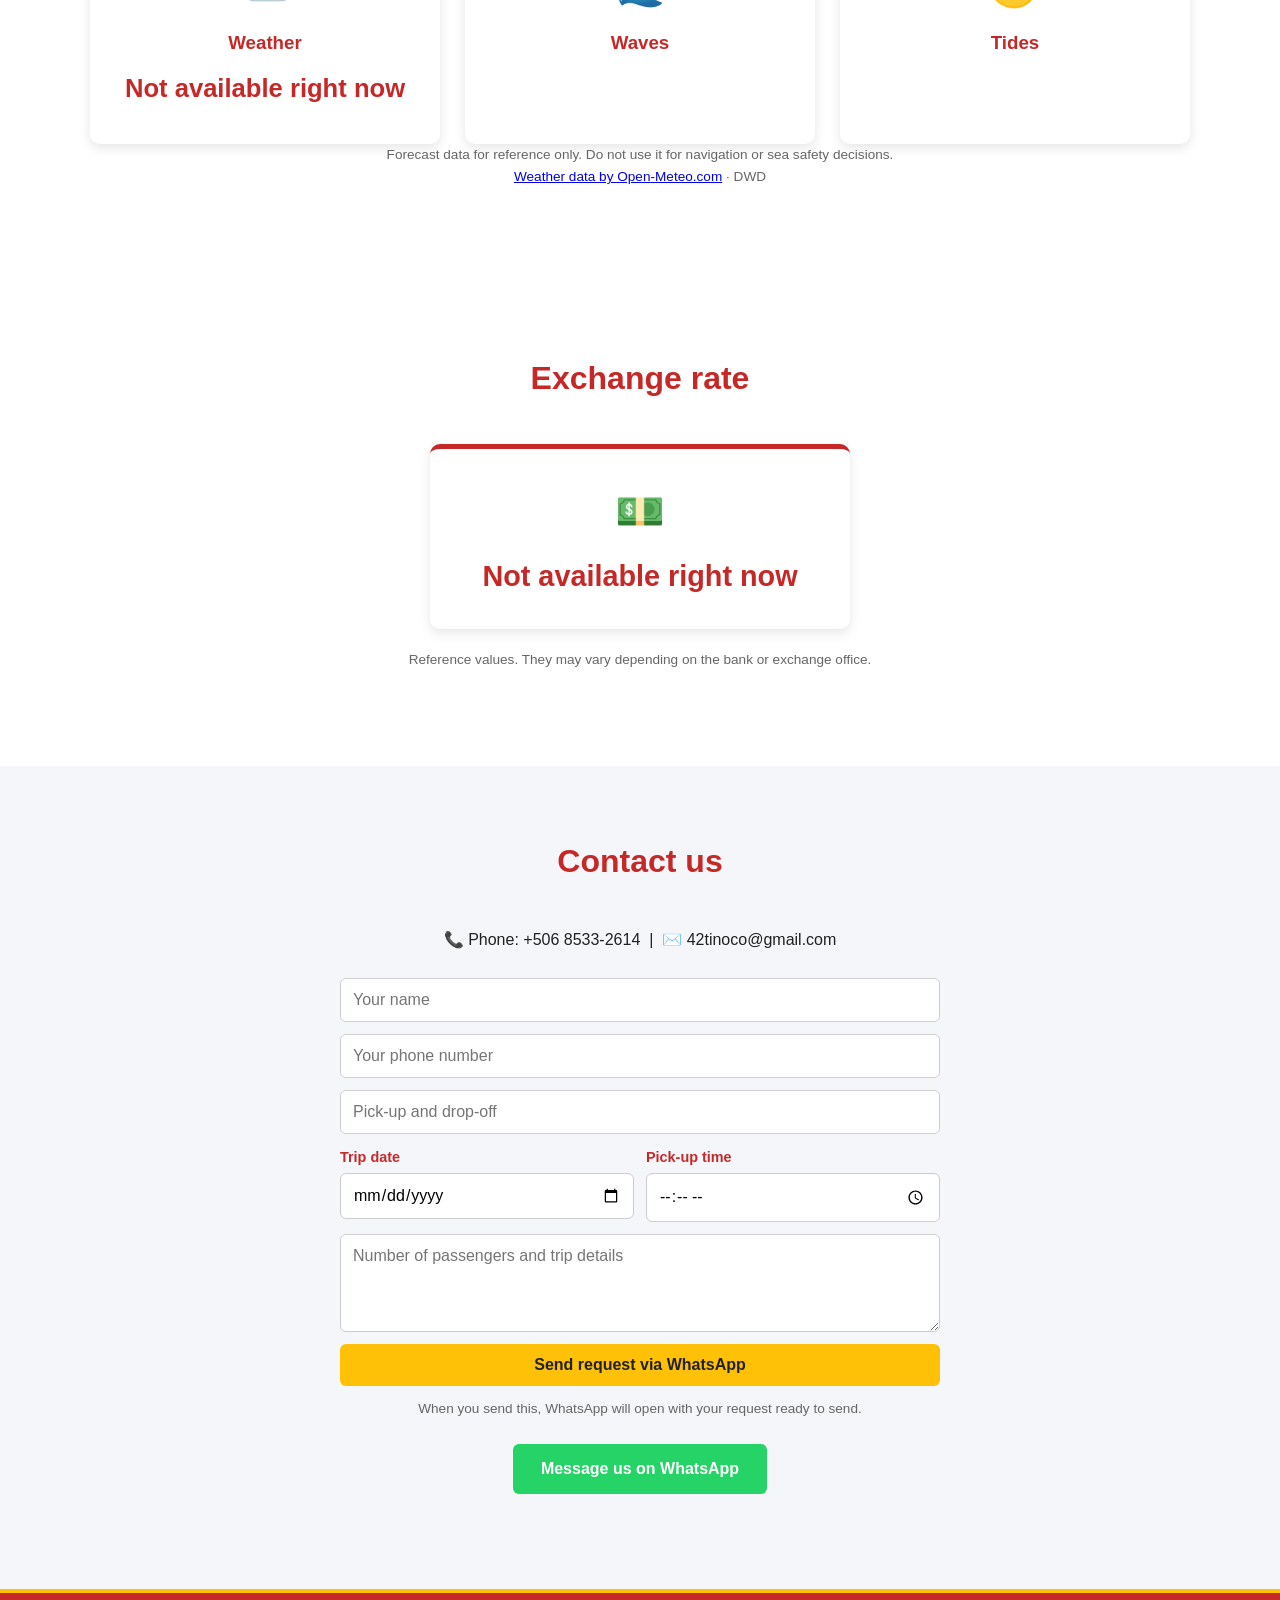
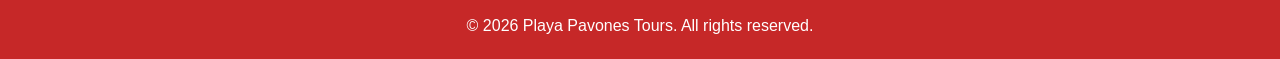
==== commit 39ff9ac5: "Refactor reservation process to use WhatsApp Updated WhatsApp integration for reservation requests a" ====
--- a/index.html
+++ b/index.html
@@ -227,7 +227,6 @@
 
 <script>
     // ===== 0. IDIOMAS (español / inglés) =====
-    // La clave (por ejemplo "hero_titulo") es la misma que va en data-i18n="..." en el HTML.
     var traducciones = {
       es: {
         menu_servicios: "Servicios",
@@ -296,13 +295,8 @@
         lbl_fecha: "Fecha del viaje",
         lbl_hora: "Hora de recogida",
         ph_detalles: "Número de pasajeros y detalles del viaje",
-        cont_nota: "Al enviar, tu solicitud se registra en nuestro calendario. Después podrás confirmarla por WhatsApp.",
-        reserva_enviando: "Enviando tu solicitud...",
-        reserva_ok: "✅ ¡Solicitud registrada! Para confirmarla, envíanos el mensaje por WhatsApp.",
-        reserva_no_disponible: "❌ Ese horario no está disponible. Elige otra hora o fecha para tu viaje.",
-        reserva_fallo: "No pudimos registrar la solicitud automáticamente. Por favor, inténtalo nuevamente o contáctanos por WhatsApp.",
-        reserva_btn_wa: "Confirmar por WhatsApp",
-        cont_enviar: "Enviar solicitud de reserva",
+        cont_nota: "Al enviar, se abrirá WhatsApp con tu solicitud lista para mandar.",
+        cont_enviar: "Enviar solicitud por WhatsApp",
         cont_wa: "Escribir por WhatsApp",
         pie: "© 2026 Playa Pavones Tours. Todos los derechos reservados.",
         // Mensaje que se envía por WhatsApp
@@ -382,12 +376,8 @@
         lbl_fecha: "Trip date",
         lbl_hora: "Pick-up time",
         ph_detalles: "Number of passengers and trip details",
-        cont_nota: "When you send this, your request is saved in our calendar. Then you can confirm it on WhatsApp.",
-        reserva_enviando: "Sending your request...",
-        reserva_ok: "✅ Request received! To confirm it, send us the message on WhatsApp.",
-        reserva_no_disponible: "❌ That time is unavailable. Please choose another time or date for your trip.",
-        reserva_fallo: "We couldn't save your request automatically. Please try again or contact us on WhatsApp.",
-        cont_enviar: "Send booking request",
+        cont_nota: "When you send this, WhatsApp will open with your request ready to send.",
+        cont_enviar: "Send request via WhatsApp",
         cont_wa: "Message us on WhatsApp",
         pie: "© 2026 Playa Pavones Tours. All rights reserved.",
         wa_saludo: "Hello, I would like to request a quote.",
@@ -429,7 +419,6 @@
       // El tipo de cambio y el clima también se vuelven a escribir en el idioma elegido
       pintarCambio();
       pintarMar();
-      pintarReserva();
 
       // Recordar la elección
       try { localStorage.setItem("idioma", idioma); } catch (e) {}
@@ -451,6 +440,9 @@
       var compra = document.getElementById("cambio-compra");
       var fecha = document.getElementById("cambio-fecha");
       var fuente = document.getElementById("cambio-fuente");
+
+      // Si la sección todavía no está en el HTML, no hace nada
+      if (!venta || !compra || !fecha || !fuente) { return; }
 
       if (cambioEstado !== "ok" || !ultimaTasa) {
         venta.textContent = cambioEstado === "error" ? t.cambio_error : t.cambio_cargando;
@@ -543,7 +535,6 @@
     var datosMar = null;
     var estadoMar = "cargando"; // "cargando", "ok" o "error"
 
-    // Dirección de la API. Si contratas el plan comercial, aquí cambia el servidor y agrega tu clave
     var API_CLIMA = "https://api.open-meteo.com/v1/forecast";
     var API_MAR = "https://marine-api.open-meteo.com/v1/marine";
 
@@ -703,28 +694,8 @@
     cargarTipoCambio();
     cargarClimaMar();
 
-    // 1. Formulario: guarda la reserva en Google Calendar y luego ofrece confirmar por WhatsApp
-    // Pega aquí la dirección de tu aplicación web de Apps Script (termina en /exec)
-    var URL_CALENDARIO = "https://script.google.com/macros/s/AKfycbwto6Z94kVIc0Q6ufz0aVBqbAVni64rk_7mgPCakzCfl7qSg-8B93BAs53op3Jj3Mk-Sg/exec";
-
-    var reservaEstado = "";        // "", "enviando", "ok" o "fallo"
-    var enviandoReserva = false;
-
-    // Escribe el mensaje de la reserva en el idioma actual
-    function pintarReserva() {
-      var caja = document.getElementById("reserva-resultado");
-      var mensaje = document.getElementById("reserva-mensaje");
-      if (!caja || !mensaje) { return; }
-
-      if (!reservaEstado) {
-        caja.hidden = true;
-        return;
-      }
-      var t = traducciones[idiomaActual];
-      mensaje.textContent = t["reserva_" + reservaEstado];
-      document.getElementById("reserva-whatsapp").hidden = (reservaEstado === "enviando");
-      caja.hidden = false;
-    }
+    // ===== 1. FORMULARIO: al enviarlo, abre WhatsApp directamente con los datos =====
+    var NUMERO_WHATSAPP = "50685332614";
 
     // La fecha mínima para reservar es hoy (hora de Costa Rica)
     (function () {
@@ -736,81 +707,36 @@
 
     document.getElementById("form-cotizacion").addEventListener("submit", function (e) {
       e.preventDefault();
-      if (enviandoReserva) { return; }
-
-      var formulario = e.target;
-      var boton = formulario.querySelector("button[type=submit]");
+
+      // Campo trampa anti-spam: si tiene algo, es un robot y no se envía
+      var trampa = document.getElementById("web");
+      if (trampa && trampa.value) { return; }
+
       var t = traducciones[idiomaActual];
 
-      var datos = {
-        nombre: document.getElementById("nombre").value.trim(),
-        telefono: document.getElementById("telefono").value.trim(),
-        ruta: document.getElementById("ruta").value.trim(),
-        fecha: document.getElementById("fecha").value,   // ejemplo: 2026-10-20
-        hora: document.getElementById("hora").value,     // ejemplo: 14:30
-        detalles: document.getElementById("detalles").value.trim(),
-        idioma: idiomaActual,
-        web: document.getElementById("web").value        // campo trampa anti-spam: debe ir vacío
-      };
-
-      // Mensaje de WhatsApp (queda listo en el botón "Confirmar por WhatsApp")
+      var nombre = document.getElementById("nombre").value.trim();
+      var telefono = document.getElementById("telefono").value.trim();
+      var ruta = document.getElementById("ruta").value.trim();
+      var fecha = document.getElementById("fecha").value;
+      var hora = document.getElementById("hora").value;
+      var detalles = document.getElementById("detalles").value.trim();
+
       var mensaje =
         t.wa_saludo + "\n" +
-        t.wa_nombre + datos.nombre + "\n" +
-        t.wa_telefono + datos.telefono + "\n" +
-        t.wa_ruta + datos.ruta + "\n" +
-        t.wa_fecha + datos.fecha + "\n" +
-        t.wa_hora + datos.hora + "\n" +
-        t.wa_detalles + (datos.detalles || t.wa_noindicado);
-
-      document.getElementById("reserva-whatsapp").href =
-        "https://wa.me/50685332614?text=" + encodeURIComponent(mensaje);
-
-      var terminar = function (estado) {
-        reservaEstado = estado;
-        enviandoReserva = false;
-        boton.disabled = false;
-        if (estado === "ok") { formulario.reset(); }
-        pintarReserva();
-        document.getElementById("reserva-resultado").scrollIntoView({ behavior: "smooth", block: "center" });
-      };
-
-      enviandoReserva = true;
-      boton.disabled = true;
-      reservaEstado = "enviando";
-      pintarReserva();
-
-      if (URL_CALENDARIO.indexOf("http") !== 0) {
-        terminar("fallo");
-        return;
-      }
-
-      fetch(URL_CALENDARIO, {
-        method: "POST",
-        body: new URLSearchParams(datos)
-      })
-        .then(function (respuesta) {
-        return respuesta.text();
-      })
-        .then(function (texto) {
-         texto = texto.trim();
-
-        if (texto === "ok") {
-          terminar("ok");
-        } else if (
-          texto.toLowerCase().indexOf("horario no disponible") !== -1
-        ) {
-          terminar("no_disponible");
-        } else {
-      terminar("fallo");
-    }
-  })
-  .catch(function () {
-    terminar("fallo");
-  });
-});
-
-    // 2. Animación al hacer scroll en toda la página
+        t.wa_nombre + nombre + "\n" +
+        t.wa_telefono + telefono + "\n" +
+        t.wa_ruta + ruta + "\n" +
+        t.wa_fecha + fecha + "\n" +
+        t.wa_hora + hora + "\n" +
+        t.wa_detalles + (detalles || t.wa_noindicado);
+
+      var enlace = "https://wa.me/" + NUMERO_WHATSAPP + "?text=" + encodeURIComponent(mensaje);
+
+      window.open(enlace, "_blank", "noopener");
+      e.target.reset();
+    });
+
+    // ===== 2. Animación al hacer scroll en toda la página =====
     var elementos = document.querySelectorAll(
       ".seccion h2, .tarjeta, .texto-centrado, .formulario"
     );
